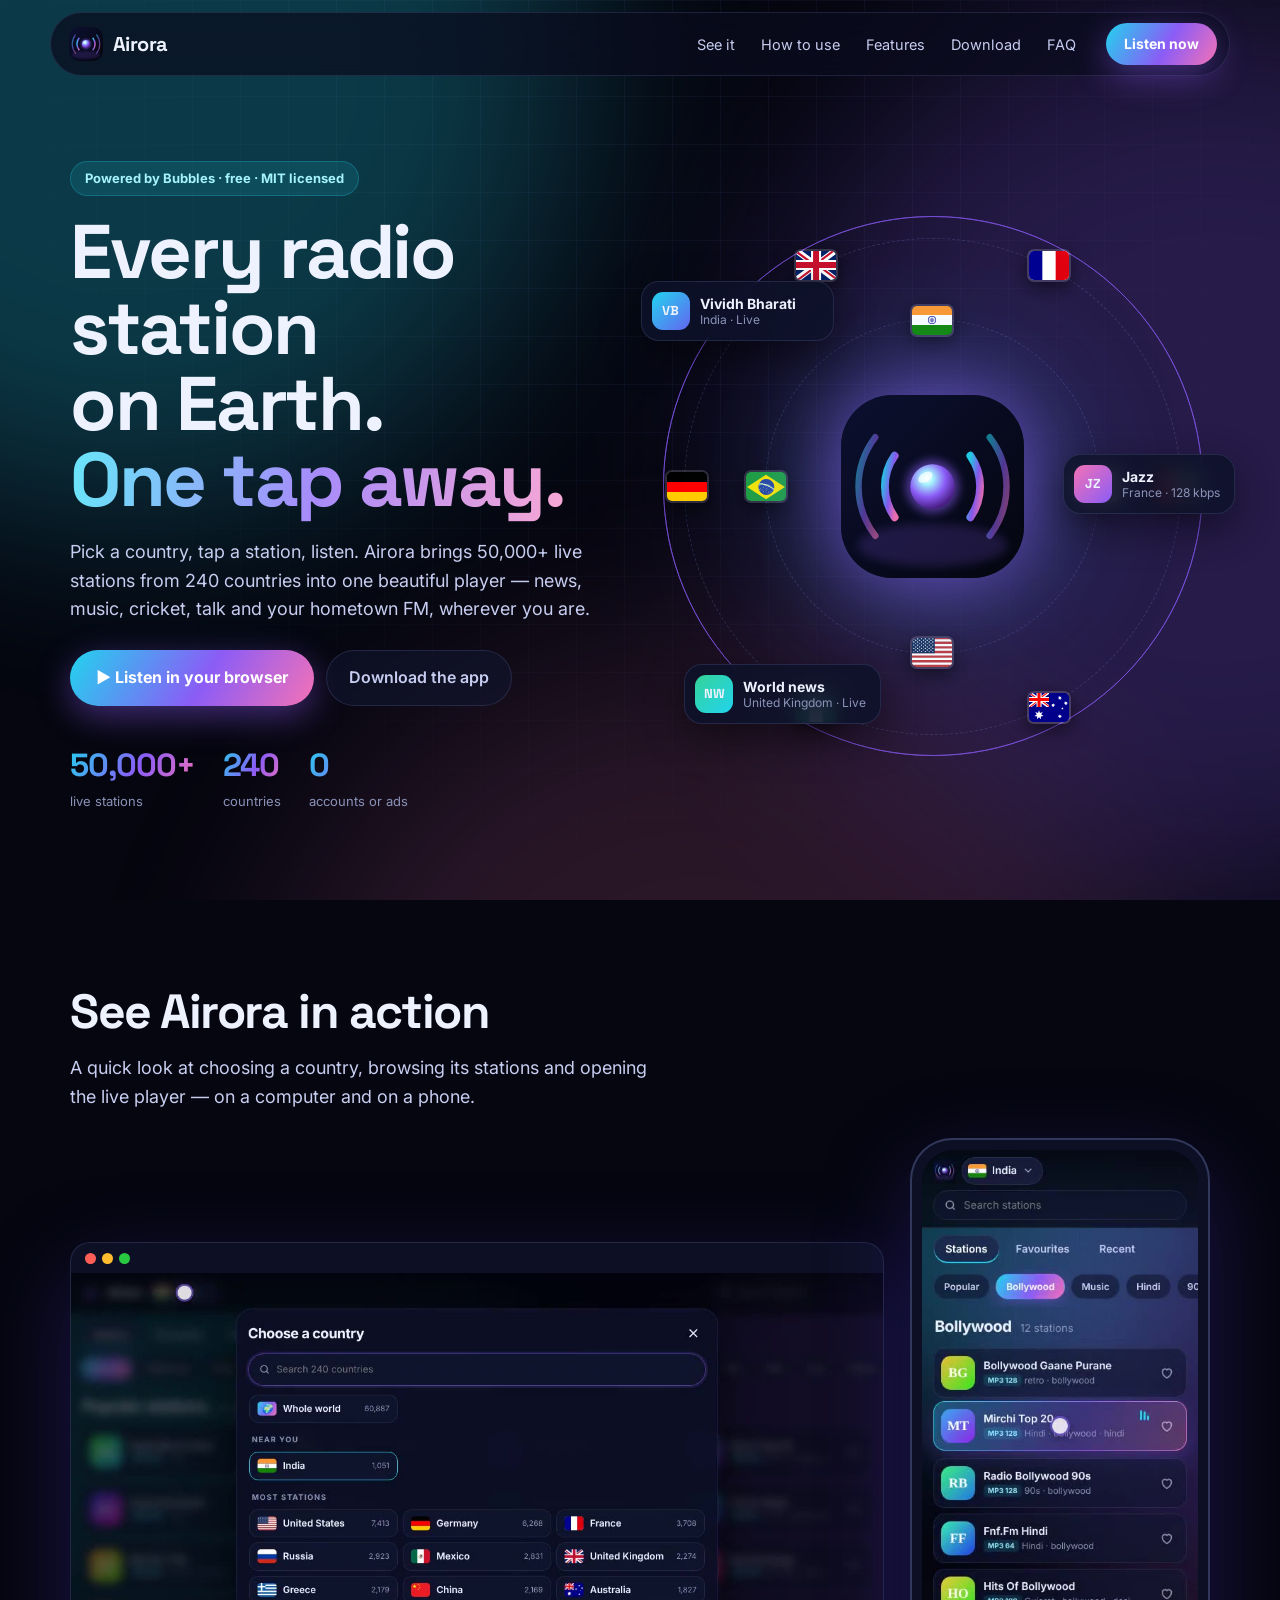
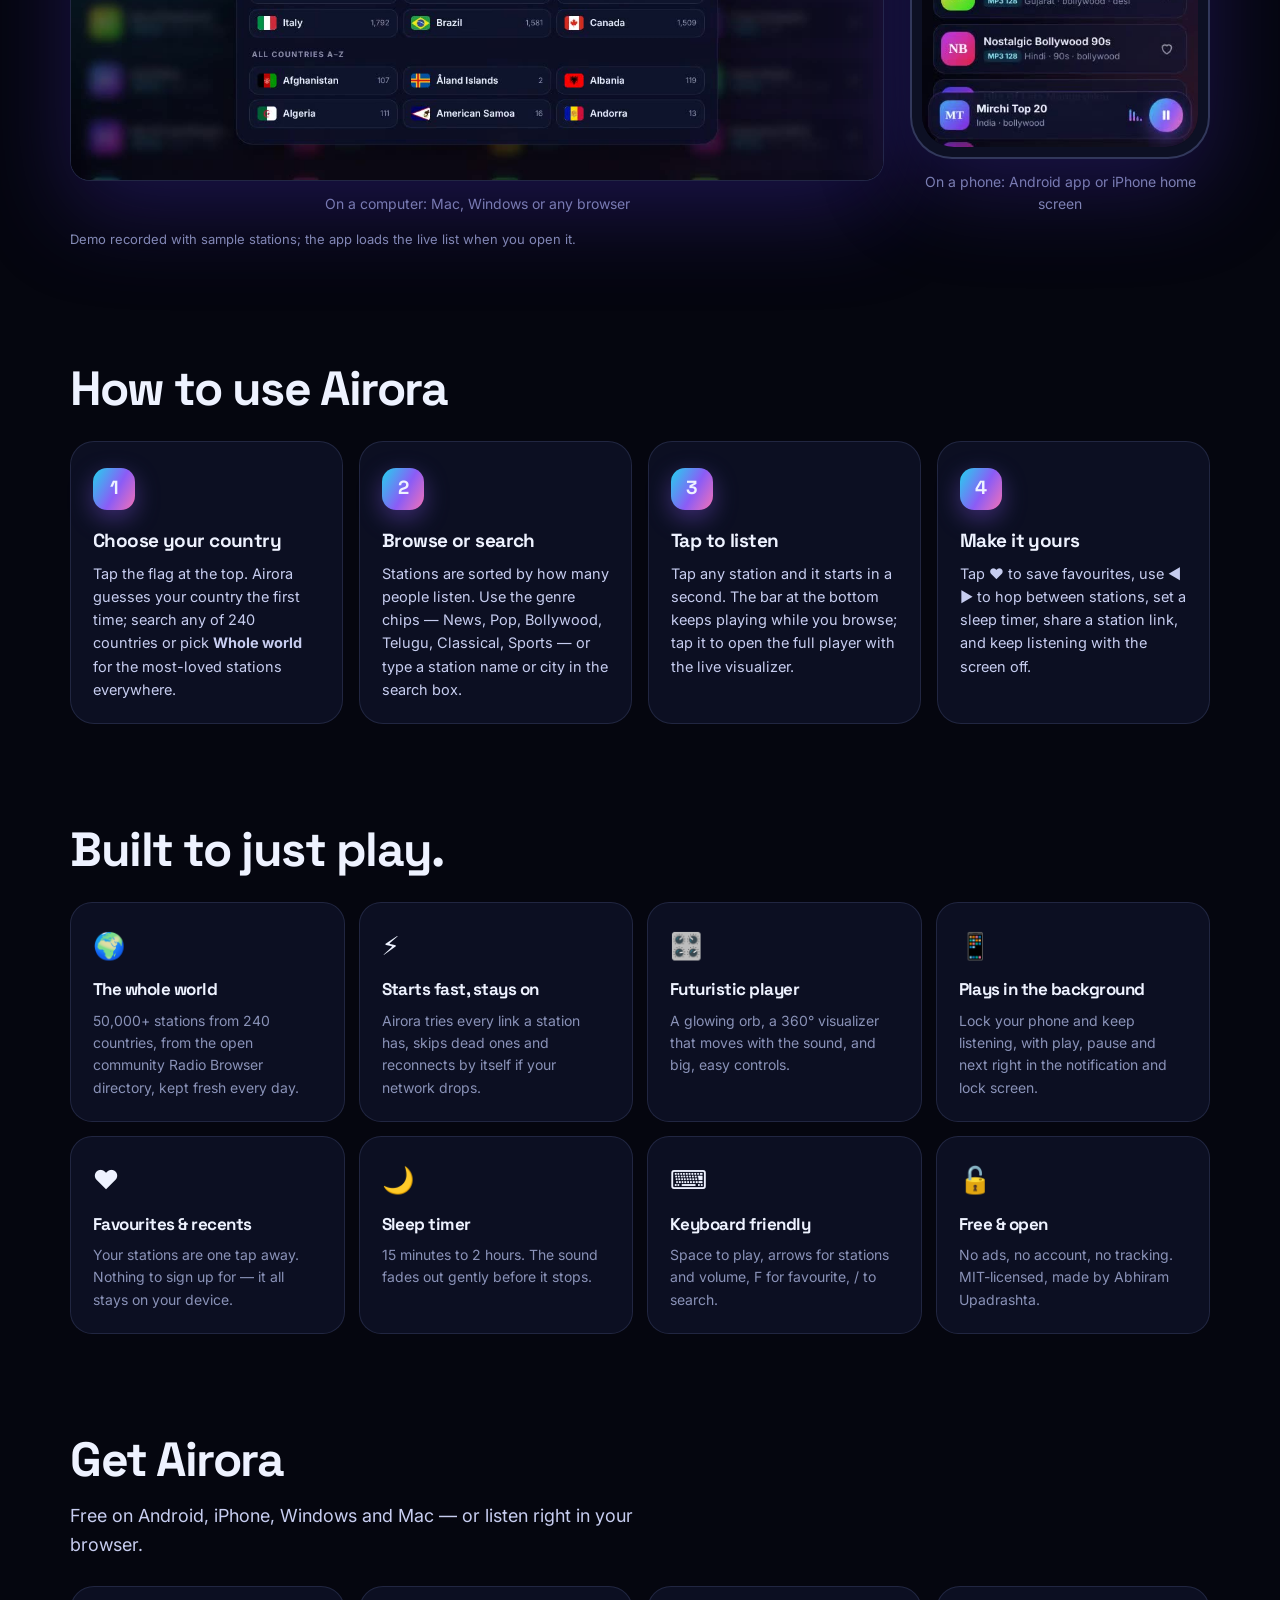
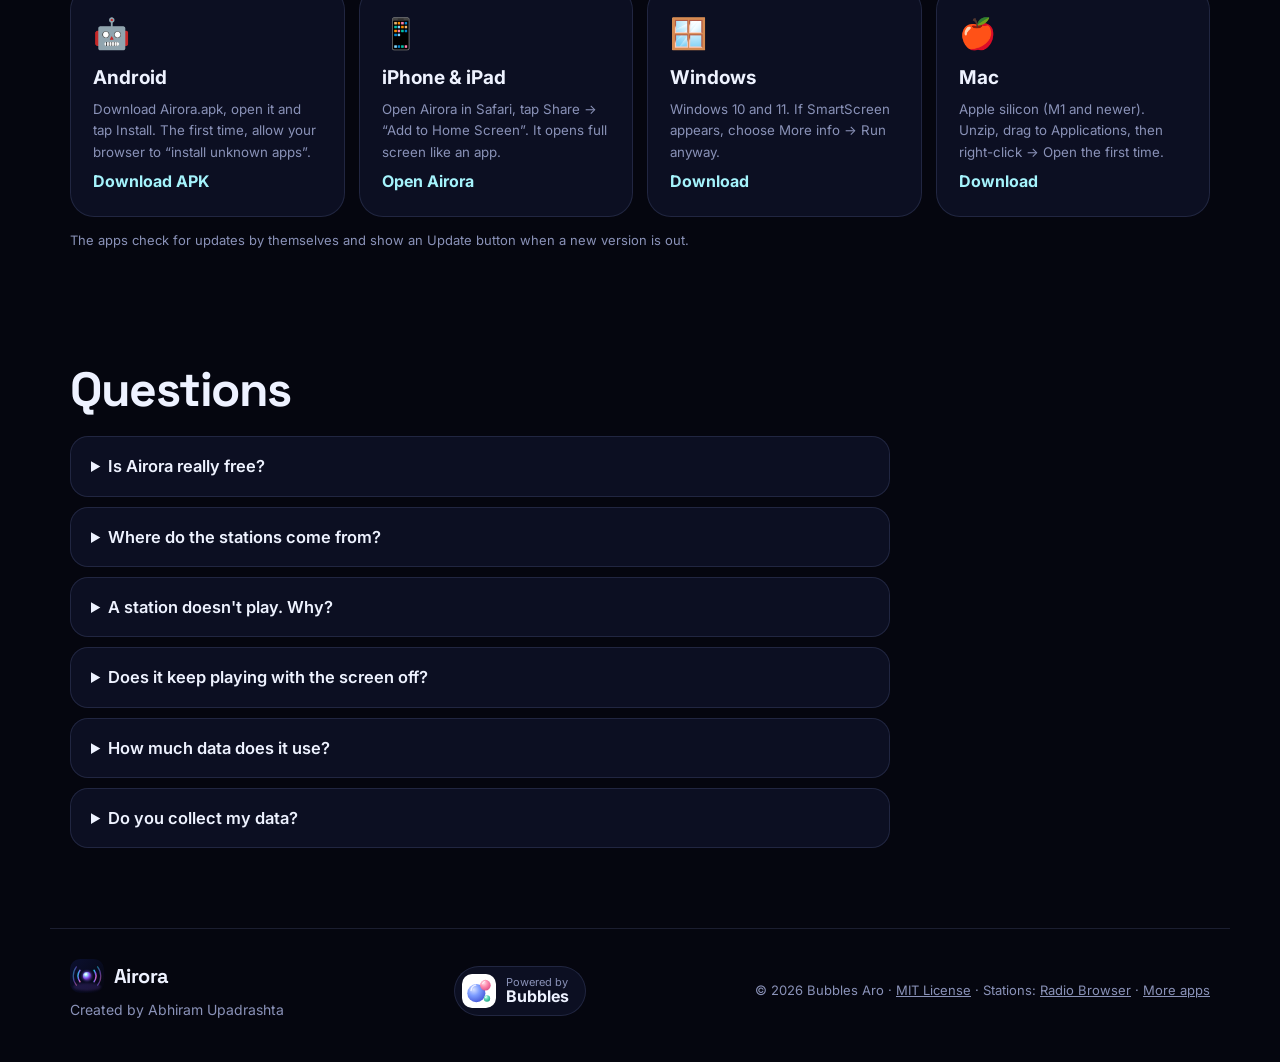
==== index.html @ 0b8191a9 "Publish Airora (src 7554405)" ====
<!doctype html>
<html lang="en">
<head>
<meta charset="utf-8">
<meta name="viewport" content="width=device-width,initial-scale=1">
<title>Airora — world radio: 50,000+ live stations from every country, free</title>
<meta name="description" content="Airora plays 50,000+ live radio stations from 240 countries. Pick a country, tap a station, listen. Free for Android, iPhone, Windows, Mac and the web. By Abhiram Upadrashta. Powered by Bubbles.">
<link rel="canonical" href="https://abhiramupadrashta.github.io/Airora/">
<meta property="og:title" content="Airora — every radio station on Earth"><meta property="og:description" content="50,000+ live stations from 240 countries. Free on phone, computer and web."><meta property="og:image" content="https://abhiramupadrashta.github.io/Airora/img/airora-1024.png"><meta property="og:url" content="https://abhiramupadrashta.github.io/Airora/"><meta name="twitter:card" content="summary_large_image">
<meta name="theme-color" content="#05060f">
<link rel="icon" href="img/airora.svg"><link rel="apple-touch-icon" href="img/airora-180.png">
<link rel="preconnect" href="https://fonts.googleapis.com"><link rel="preconnect" href="https://fonts.gstatic.com" crossorigin>
<link href="https://fonts.googleapis.com/css2?family=Inter:wght@400;500;600;700&family=Space+Grotesk:wght@500;600;700&display=swap" rel="stylesheet">
<link rel="stylesheet" href="site.css?v=7554405">
<script type="application/ld+json">{"@context":"https://schema.org","@type":"SoftwareApplication","name":"Airora","applicationCategory":"MultimediaApplication","operatingSystem":"Android, iOS, Windows, macOS, Web","offers":{"@type":"Offer","price":"0","priceCurrency":"USD"},"description":"World radio app with 50,000+ live stations from 240 countries.","url":"https://abhiramupadrashta.github.io/Airora/","author":{"@type":"Person","name":"Abhiram Upadrashta"},"publisher":{"@type":"Organization","name":"Bubbles Aro","url":"https://abhiramupadrashta.github.io/"},"license":"https://opensource.org/licenses/MIT"}</script>
</head>
<body>
<div class="aurora" aria-hidden="true"><i></i><i></i><i></i></div>
<header class="nav">
  <a class="brand" href="./"><img src="img/airora.svg" alt=""><b>Airora</b></a>
  <nav><a href="#demo">See it</a><a href="#how">How to use</a><a href="#features">Features</a><a href="#get">Download</a><a href="#faq">FAQ</a></nav>
  <a class="cta sm" href="app/">Listen now</a>
</header>

<main>
<section class="hero">
  <div class="copy">
    <span class="kicker rv">Powered by Bubbles · free · MIT licensed</span>
    <h1 class="rv">Every radio station<br>on Earth.<br><span class="grad">One tap away.</span></h1>
    <p class="lead rv">Pick a country, tap a station, listen. Airora brings 50,000+ live stations from 240 countries into one beautiful player — news, music, cricket, talk and your hometown FM, wherever you are.</p>
    <div class="ctas rv"><a class="cta" href="app/">▶ Listen in your browser</a><a class="ghost" href="#get">Download the app</a></div>
    <div class="stats rv"><div><b data-n="50000">50,000</b><span>live stations</span></div><div><b data-n="240">240</b><span>countries</span></div><div><b>0</b><span>accounts or ads</span></div></div>
  </div>
  <div class="visual rv" aria-hidden="true">
    <div class="rings"><i></i><i></i><i></i><i></i></div>
    <div class="orbit o1"><img src="img/flags/in.svg" alt=""><img src="img/flags/us.svg" alt=""><img src="img/flags/br.svg" alt=""><img src="img/flags/jp.svg" alt=""></div>
    <div class="orbit o2"><img src="img/flags/gb.svg" alt=""><img src="img/flags/fr.svg" alt=""><img src="img/flags/ng.svg" alt=""><img src="img/flags/au.svg" alt=""><img src="img/flags/de.svg" alt=""><img src="img/flags/ae.svg" alt=""></div>
    <div class="core"><img src="img/airora.svg" alt=""></div>
    <div class="float f1"><span class="lg" style="background:linear-gradient(135deg,#22d3ee,#6366f1)">VB</span><span><b>Vividh Bharati</b><small>India · Live</small></span><span class="mini-eq"><i></i><i></i><i></i></span></div>
    <div class="float f2"><span class="lg" style="background:linear-gradient(135deg,#f472b6,#8b5cf6)">JZ</span><span><b>Jazz</b><small>France · 128 kbps</small></span></div>
    <div class="float f3"><span class="lg" style="background:linear-gradient(135deg,#34d399,#22d3ee)">NW</span><span><b>World news</b><small>United Kingdom · Live</small></span></div>
  </div>
</section>

<section id="demo" class="sec">
  <h2 class="rv">See Airora in action</h2>
  <p class="lead rv">A quick look at choosing a country, browsing its stations and opening the live player — on a computer and on a phone.</p>
  <div class="videos">
    <figure class="vid desk rv"><div class="frame"><span class="dots"><i></i><i></i><i></i></span><video src="media/airora-desktop.mp4" poster="media/airora-desktop.jpg" autoplay muted loop playsinline preload="metadata"></video></div><figcaption>On a computer: Mac, Windows or any browser</figcaption></figure>
    <figure class="vid phone rv"><div class="frame"><video src="media/airora-phone.mp4" poster="media/airora-phone.jpg" autoplay muted loop playsinline preload="metadata"></video></div><figcaption>On a phone: Android app or iPhone home screen</figcaption></figure>
  </div>
  <p class="small muted rv">Demo recorded with sample stations; the app loads the live list when you open it.</p>
</section>

<section id="how" class="sec">
  <h2 class="rv">How to use Airora</h2>
  <ol class="steps">
    <li class="rv"><span class="n">1</span><h3>Choose your country</h3><p>Tap the flag at the top. Airora guesses your country the first time; search any of 240 countries or pick <b>Whole world</b> for the most-loved stations everywhere.</p></li>
    <li class="rv"><span class="n">2</span><h3>Browse or search</h3><p>Stations are sorted by how many people listen. Use the genre chips — News, Pop, Bollywood, Telugu, Classical, Sports — or type a station name or city in the search box.</p></li>
    <li class="rv"><span class="n">3</span><h3>Tap to listen</h3><p>Tap any station and it starts in a second. The bar at the bottom keeps playing while you browse; tap it to open the full player with the live visualizer.</p></li>
    <li class="rv"><span class="n">4</span><h3>Make it yours</h3><p>Tap ♥ to save favourites, use ◀ ▶ to hop between stations, set a sleep timer, share a station link, and keep listening with the screen off.</p></li>
  </ol>
</section>

<section id="features" class="sec">
  <h2 class="rv">Built to just play.</h2>
  <div class="grid">
    <article class="card rv"><span>🌍</span><h3>The whole world</h3><p>50,000+ stations from 240 countries, from the open community Radio Browser directory, kept fresh every day.</p></article>
    <article class="card rv"><span>⚡</span><h3>Starts fast, stays on</h3><p>Airora tries every link a station has, skips dead ones and reconnects by itself if your network drops.</p></article>
    <article class="card rv"><span>🎛️</span><h3>Futuristic player</h3><p>A glowing orb, a 360° visualizer that moves with the sound, and big, easy controls.</p></article>
    <article class="card rv"><span>📱</span><h3>Plays in the background</h3><p>Lock your phone and keep listening, with play, pause and next right in the notification and lock screen.</p></article>
    <article class="card rv"><span>♥</span><h3>Favourites &amp; recents</h3><p>Your stations are one tap away. Nothing to sign up for — it all stays on your device.</p></article>
    <article class="card rv"><span>🌙</span><h3>Sleep timer</h3><p>15 minutes to 2 hours. The sound fades out gently before it stops.</p></article>
    <article class="card rv"><span>⌨️</span><h3>Keyboard friendly</h3><p>Space to play, arrows for stations and volume, F for favourite, / to search.</p></article>
    <article class="card rv"><span>🔓</span><h3>Free &amp; open</h3><p>No ads, no account, no tracking. MIT-licensed, made by Abhiram Upadrashta.</p></article>
  </div>
</section>

<section id="get" class="sec">
  <h2 class="rv">Get Airora</h2>
  <p class="lead rv" id="dlHint">Free on Android, iPhone, Windows and Mac — or listen right in your browser.</p>
  <div class="dls">
    <a class="dl rv" id="dlAndroid" href="https://github.com/AbhiramUpadrashta/Airora/releases/latest/download/Airora.apk"><span>🤖</span><b>Android</b><small>Download Airora.apk, open it and tap Install. The first time, allow your browser to “install unknown apps”.</small><em>Download APK</em></a>
    <a class="dl rv" id="dlIos" href="app/"><span>📱</span><b>iPhone &amp; iPad</b><small>Open Airora in Safari, tap Share → “Add to Home Screen”. It opens full screen like an app.</small><em>Open Airora</em></a>
    <a class="dl rv" id="dlWin" href="https://github.com/AbhiramUpadrashta/Airora/releases/latest/download/Airora-Setup.exe"><span>🪟</span><b>Windows</b><small>Windows 10 and 11. If SmartScreen appears, choose More info → Run anyway.</small><em>Download</em></a>
    <a class="dl rv" id="dlMac" href="https://github.com/AbhiramUpadrashta/Airora/releases/latest/download/Airora-mac.zip"><span>🍎</span><b>Mac</b><small>Apple silicon (M1 and newer). Unzip, drag to Applications, then right-click → Open the first time.</small><em>Download</em></a>
  </div>
  <p class="small muted rv">The apps check for updates by themselves and show an Update button when a new version is out.</p>
</section>

<section id="faq" class="sec">
  <h2 class="rv">Questions</h2>
  <div class="faq">
    <details class="rv"><summary>Is Airora really free?</summary><p>Yes. No ads, no subscription and no account. It's open source under the MIT License.</p></details>
    <details class="rv"><summary>Where do the stations come from?</summary><p>From Radio Browser, a free community directory of internet radio that checks every station daily. Airora shows only stations that passed the latest check, most-listened first.</p></details>
    <details class="rv"><summary>A station doesn't play. Why?</summary><p>Stations go offline sometimes, and Airora will tell you and let you try again or skip. Some older stations only broadcast on plain “http” links, which web browsers block on secure sites — those are marked <b>APP</b> and play in the Android, Windows and Mac apps.</p></details>
    <details class="rv"><summary>Does it keep playing with the screen off?</summary><p>Yes, in the Android app (with controls in the notification) and in the desktop apps. On iPhone, add it to your Home Screen for the best experience.</p></details>
    <details class="rv"><summary>How much data does it use?</summary><p>Most stations stream at 64–128 kbps: roughly 30–60 MB per hour. The quality is shown on every station.</p></details>
    <details class="rv"><summary>Do you collect my data?</summary><p>No. Favourites and recents stay on your device. When you play a station, Airora tells Radio Browser it was played (like a public “play count”) — nothing about you.</p></details>
  </div>
</section>
</main>

<footer class="foot">
  <div><a class="brand" href="./"><img src="img/airora.svg" alt=""><b>Airora</b></a><p class="muted">Created by Abhiram Upadrashta</p></div>
  <a class="pby" href="../" title="Bubbles Aro — more apps"><img src="img/bubbles.svg" alt=""><span><small>Powered by</small><b>Bubbles</b></span></a>
  <div class="muted small">© <span id="yr"></span> Bubbles Aro · <a href="LICENSE.txt">MIT License</a> · Stations: <a href="https://www.radio-browser.info/" rel="noopener">Radio Browser</a> · <a href="../">More apps</a></div>
</footer>
<script src="site.js?v=7554405"></script>
</body>
</html>
---- site.css ----
:root{--bg:#05060f;--ink:#eef2ff;--ink2:#c7cdf0;--muted:#8a92b8;--line:rgba(160,175,255,.14);--card:rgba(18,22,48,.6);--au:linear-gradient(120deg,#22d3ee,#8b5cf6 55%,#f472b6)}*{box-sizing:border-box}html{scroll-behavior:smooth}body{margin:0;font:16px/1.6 Inter,system-ui,sans-serif;color:var(--ink);background:var(--bg);overflow-x:hidden}a{color:inherit}.muted{color:var(--muted)}.small{font-size:13px}h1,h2,h3,.brand b,.stats b{font-family:Space Grotesk,Inter,sans-serif;letter-spacing:-.03em}.aurora{position:fixed;top:0;right:0;bottom:0;left:0;z-index:-1;overflow:hidden;pointer-events:none}.aurora i{position:absolute;width:70vmax;height:70vmax;border-radius:50%;filter:blur(100px);opacity:.25;animation:drift 24s ease-in-out infinite alternate}.aurora i:nth-child(1){background:#22d3ee;left:-25vmax;top:-30vmax}.aurora i:nth-child(2){background:#8b5cf6;right:-30vmax;top:0;animation-delay:-8s}.aurora i:nth-child(3){background:#f472b6;left:20vmax;bottom:-50vmax;opacity:.15;animation-delay:-14s}@keyframes drift{to{transform:translate(8vmax,6vmax) scale(1.15)}}body:before{content:"";position:fixed;top:0;right:0;bottom:0;left:0;z-index:-1;background-image:linear-gradient(rgba(140,160,255,.05) 1px,transparent 1px),linear-gradient(90deg,rgba(140,160,255,.05) 1px,transparent 1px);background-size:48px 48px;mask-image:radial-gradient(ellipse at 50% 0%,#000 30%,transparent 80%);-webkit-mask-image:radial-gradient(ellipse at 50% 0%,#000 30%,transparent 80%)}.grad{background:linear-gradient(100deg,#67e8f9,#a78bfa 50%,#f9a8d4);-webkit-background-clip:text;background-clip:text;color:transparent}.nav{position:sticky;top:12px;z-index:9;display:flex;align-items:center;gap:18px;max-width:1180px;margin:12px auto 0;padding:10px 12px 10px 18px;border-radius:999px;background:#0a0c1eb8;backdrop-filter:blur(16px);-webkit-backdrop-filter:blur(16px);border:1px solid var(--line)}.nav nav{display:flex;gap:2px;margin-left:auto}.nav nav a{text-decoration:none;color:var(--ink2);padding:8px 12px;border-radius:999px;font-size:14.5px}.nav nav a:hover{background:#8b5cf629}.brand{display:flex;align-items:center;gap:10px;text-decoration:none;font-size:20px}.brand img{width:34px;height:34px;border-radius:10px}.cta{display:inline-flex;align-items:center;gap:8px;text-decoration:none;color:#fff;font-weight:700;padding:14px 26px;border-radius:999px;background:var(--au);box-shadow:0 10px 34px #8b5cf673;transition:.25s}.cta:hover{transform:translateY(-2px);box-shadow:0 14px 44px #8b5cf699}.cta.sm{padding:10px 18px;font-size:14px}.ghost{display:inline-flex;text-decoration:none;font-weight:600;color:var(--ink2);padding:14px 22px;border-radius:999px;border:1px solid var(--line);background:var(--card)}main{max-width:1180px;margin:0 auto;padding:0 20px}.hero{display:grid;grid-template-columns:1fr 1fr;gap:30px;align-items:center;min-height:calc(100vh - 80px);padding:30px 0}.kicker{display:inline-block;font-size:13px;font-weight:700;color:#a5f3fc;background:#22d3ee1f;border:1px solid rgba(34,211,238,.25);padding:6px 14px;border-radius:999px;margin-bottom:18px}h1{font-size:clamp(42px,6vw,76px);line-height:1;margin:0 0 20px}.lead{font-size:18px;color:var(--ink2);max-width:580px;margin:0 0 26px}.ctas{display:flex;gap:12px;flex-wrap:wrap}.stats{display:flex;gap:28px;margin-top:34px;flex-wrap:wrap}.stats div{display:flex;flex-direction:column}.stats b{font-size:32px;background:var(--au);-webkit-background-clip:text;background-clip:text;color:transparent}.stats span{color:var(--muted);font-size:13px}.visual{position:relative;aspect-ratio:1;max-width:540px;width:100%;margin:0 auto}.rings i{position:absolute;top:0;right:0;bottom:0;left:0;margin:auto;border-radius:50%;border:1px solid rgba(139,92,246,.35);animation:wave 4s ease-out infinite}.rings i:nth-child(2){animation-delay:-1s}.rings i:nth-child(3){animation-delay:-2s}.rings i:nth-child(4){animation-delay:-3s}@keyframes wave{0%{width:24%;height:24%;opacity:1;border-color:#22d3ee99}to{width:100%;height:100%;opacity:0}}.core{position:absolute;top:0;right:0;bottom:0;left:0;margin:auto;width:34%;height:34%;border-radius:28%;box-shadow:0 0 80px #8b5cf6b3,0 0 160px #22d3ee4d;animation:breathe 4s ease-in-out infinite}.core img{width:100%;height:100%;border-radius:28%}@keyframes breathe{50%{transform:scale(1.05)}}.orbit{position:absolute;top:0;right:0;bottom:0;left:0;margin:auto;border-radius:50%;border:1px dashed rgba(160,175,255,.18);animation:spin 40s linear infinite}.orbit.o1{width:62%;height:62%}.orbit.o2{width:92%;height:92%;animation-duration:70s;animation-direction:reverse}.orbit img{position:absolute;width:44px;height:33px;border-radius:7px;object-fit:cover;box-shadow:0 6px 18px #00000080;border:2px solid rgba(255,255,255,.15)}.o1 img:nth-child(1){top:-16px;left:calc(50% - 22px)}.o1 img:nth-child(2){bottom:-16px;left:calc(50% - 22px)}.o1 img:nth-child(3){left:-22px;top:calc(50% - 16px)}.o1 img:nth-child(4){right:-22px;top:calc(50% - 16px)}.o2 img:nth-child(1){top:2%;left:22%}.o2 img:nth-child(2){top:2%;right:22%}.o2 img:nth-child(3){bottom:2%;left:22%}.o2 img:nth-child(4){bottom:2%;right:22%}.o2 img:nth-child(5){left:-20px;top:calc(50% - 16px)}.o2 img:nth-child(6){right:-20px;top:calc(50% - 16px)}@keyframes spin{to{transform:rotate(360deg)}}.float{position:absolute;display:flex;align-items:center;gap:10px;padding:10px 14px 10px 10px;border-radius:18px;background:#0e122ad9;backdrop-filter:blur(12px);-webkit-backdrop-filter:blur(12px);border:1px solid var(--line);box-shadow:0 14px 40px #00000073;animation:bob 6s ease-in-out infinite;font-size:14px}.float span{display:flex;flex-direction:column;line-height:1.25}.float small{color:var(--muted);font-size:12px}.float .lg{display:grid;place-items:center;width:38px;height:38px;border-radius:11px;font-family:Space Grotesk;font-weight:700;font-size:13px}.f1{left:-4%;top:12%}.f2{right:-6%;top:44%;animation-delay:-2s}.f3{left:4%;bottom:6%;animation-delay:-4s}@keyframes bob{50%{transform:translateY(-12px)}}.mini-eq{flex-direction:row!important;gap:2px;align-items:flex-end;height:16px}.mini-eq i{width:3px;background:#22d3ee;border-radius:2px;animation:eq .8s ease-in-out infinite alternate}.mini-eq i:nth-child(2){animation-delay:-.3s}.mini-eq i:nth-child(3){animation-delay:-.5s}@keyframes eq{0%{height:20%}to{height:100%}}.sec{padding:90px 0 10px}h2{font-size:clamp(30px,4.4vw,48px);line-height:1.08;margin:0 0 16px}.videos{display:grid;grid-template-columns:1fr 300px;gap:26px;align-items:end;margin:26px 0 10px}.vid{margin:0}.vid figcaption{text-align:center;color:var(--muted);font-size:14px;margin-top:12px}.frame{position:relative;border-radius:20px;overflow:hidden;background:#000;border:1px solid var(--line);box-shadow:0 30px 90px #3c28a066}.desk .frame{padding-top:30px;background:#0d1024}.dots{position:absolute;top:10px;left:14px;display:flex;gap:6px}.dots i{width:11px;height:11px;border-radius:50%;background:#ff5f57}.dots i:nth-child(2){background:#febc2e}.dots i:nth-child(3){background:#28c840}.phone .frame{border-radius:42px;padding:10px;background:#0d1024;border:2px solid rgba(160,175,255,.25)}.phone video{border-radius:32px}.vid video{display:block;width:100%;height:auto;background:#05060f}.steps{list-style:none;padding:0;margin:26px 0 0;display:grid;grid-template-columns:repeat(4,1fr);gap:16px;counter-reset:s}.steps li{position:relative;padding:26px 22px 22px;border-radius:24px;background:var(--card);border:1px solid var(--line)}.steps .n{display:grid;place-items:center;width:42px;height:42px;border-radius:14px;background:var(--au);font-family:Space Grotesk;font-weight:700;font-size:19px;box-shadow:0 8px 24px #8b5cf666}.steps h3{margin:16px 0 6px;font-size:19px}.steps p{margin:0;color:var(--ink2);font-size:14.5px}.grid{display:grid;grid-template-columns:repeat(4,1fr);gap:14px;margin-top:26px}.card{padding:22px;border-radius:22px;background:var(--card);border:1px solid var(--line);transition:transform .3s,border-color .3s}.card:hover{transform:translateY(-6px);border-color:#22d3ee59}.card span{font-size:26px}.card h3{margin:10px 0 6px;font-size:17px}.card p{margin:0;color:var(--muted);font-size:14px}.dls{display:grid;grid-template-columns:repeat(4,1fr);gap:14px;margin-top:10px}.dl{display:flex;flex-direction:column;gap:6px;padding:22px;border-radius:24px;text-decoration:none;background:var(--card);border:1px solid var(--line);transition:.25s}.dl:hover{transform:translateY(-4px);border-color:#8b5cf680}.dl span{font-size:30px}.dl b{font-size:19px}.dl small{color:var(--muted);flex:1}.dl em{font-style:normal;font-weight:700;color:#a5f3fc}.dl.me{border-color:transparent;background:linear-gradient(#11152f,#11152f) padding-box,var(--au) border-box;border:1px solid transparent;box-shadow:0 12px 40px #8b5cf659}.faq{display:grid;gap:10px;max-width:820px;margin-top:20px}details{padding:16px 20px;border-radius:18px;background:var(--card);border:1px solid var(--line)}summary{cursor:pointer;font-weight:600;font-size:16.5px}details p{color:var(--ink2);margin:10px 0 0}.foot{max-width:1180px;margin:70px auto 0;padding:30px 20px 40px;display:flex;gap:20px;justify-content:space-between;align-items:center;flex-wrap:wrap;border-top:1px solid var(--line)}.foot p{margin:6px 0 0;font-size:14px}.pby{display:inline-flex;align-items:center;gap:10px;padding:7px 16px 7px 7px;border-radius:999px;text-decoration:none;background:var(--card);border:1px solid var(--line)}.pby img{width:34px;height:34px;border-radius:10px}.pby span{display:flex;flex-direction:column;line-height:1.1}.pby small{font-size:11px;color:var(--muted)}.pby b{font-size:16px}.rv{opacity:0;transform:translateY(24px);transition:opacity .8s,transform .8s}.rv.in{opacity:1;transform:none}@media (max-width:1000px){.steps,.grid,.dls{grid-template-columns:1fr 1fr}}@media (max-width:820px){.hero{grid-template-columns:1fr;min-height:0}.nav nav{display:none}.brand{margin-right:auto}.videos{grid-template-columns:1fr}.phone{max-width:300px;margin:0 auto}.f2{right:0}.f1{left:0}}@media (max-width:560px){.steps,.grid,.dls{grid-template-columns:1fr}.float{font-size:12.5px}.orbit img{width:34px;height:25px}}@media (prefers-reduced-motion:reduce){*{animation:none!important}.rv{opacity:1;transform:none}}
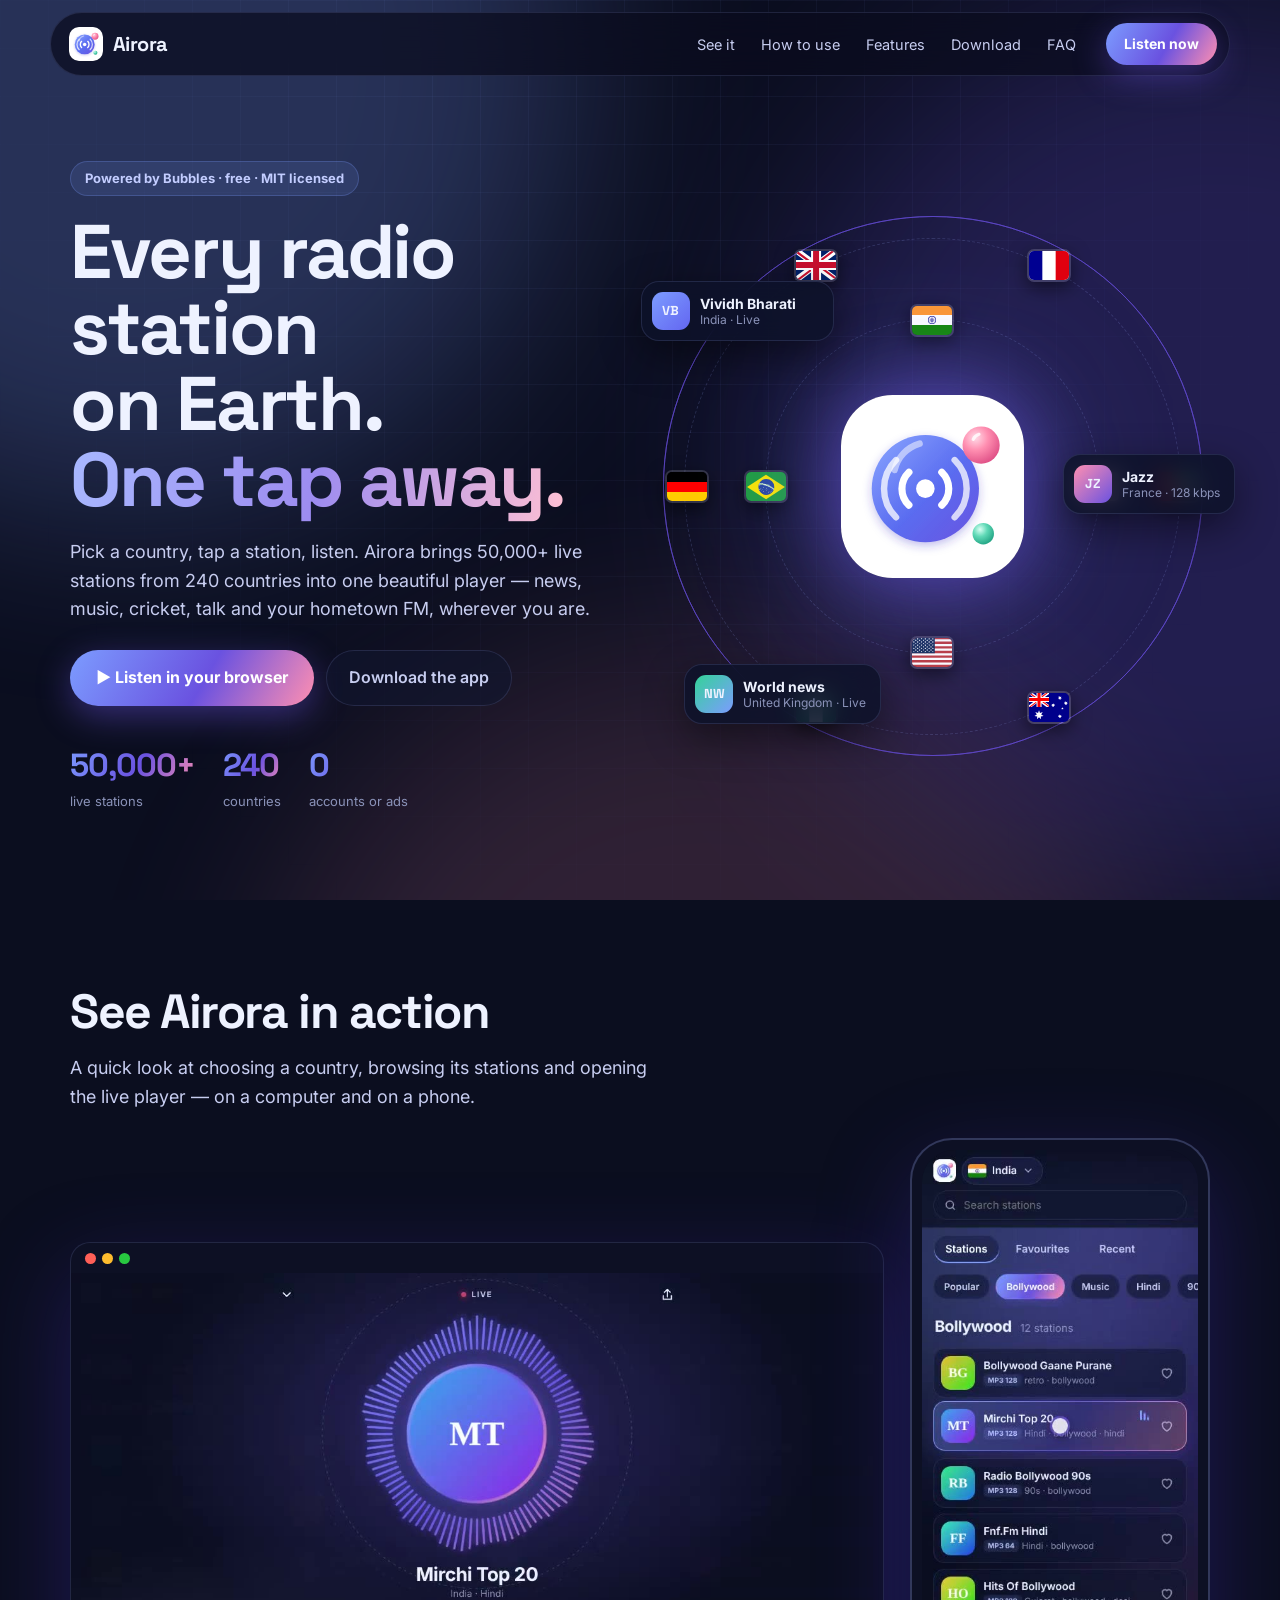
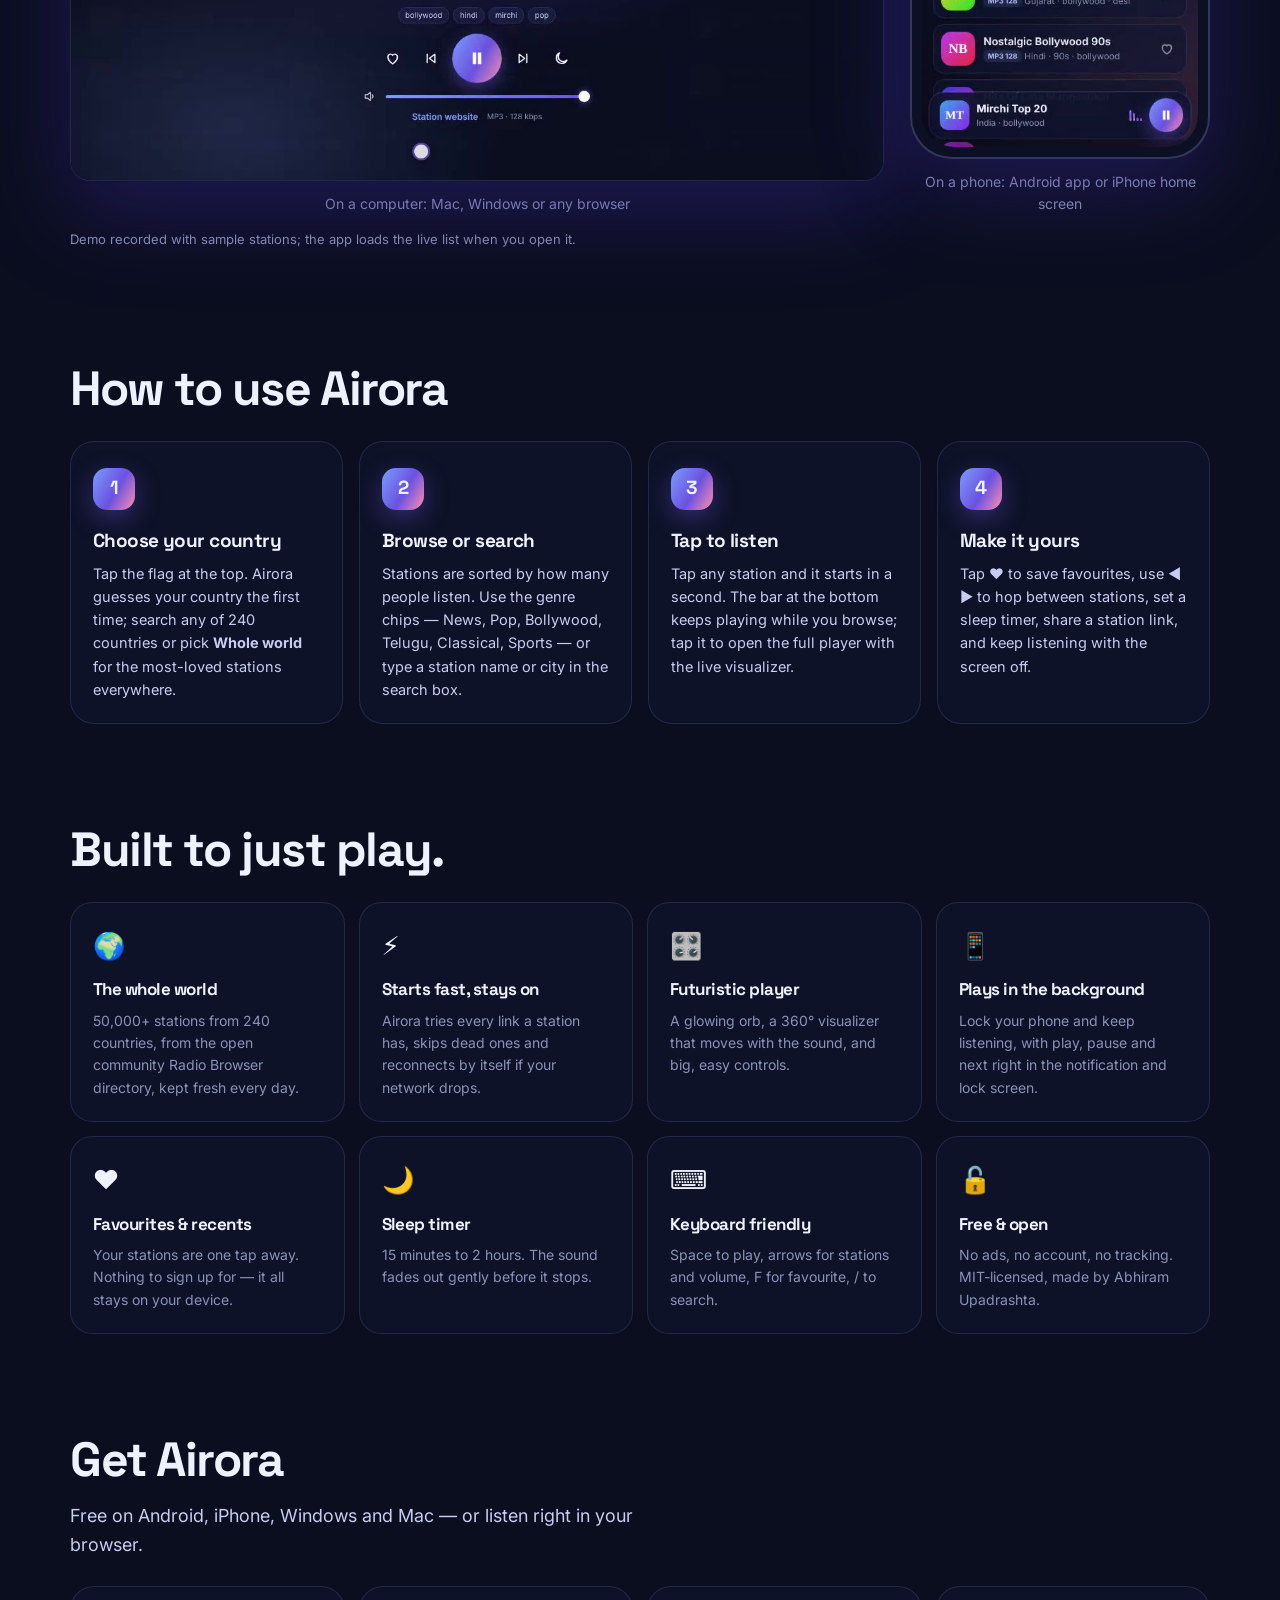
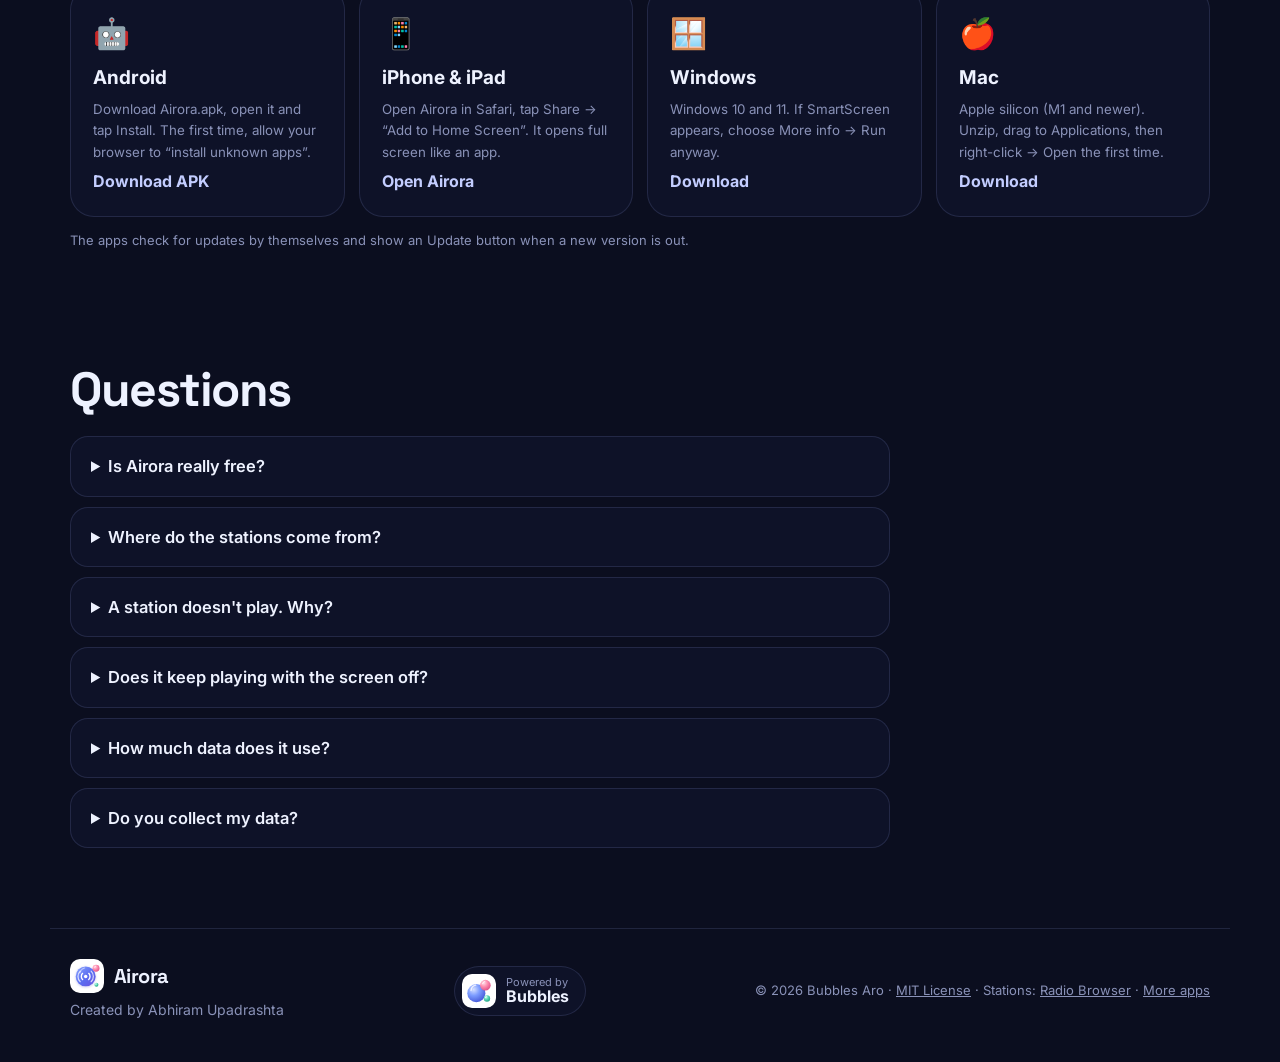
==== commit 21f5034e: "Publish Airora (src e49666c)" ====
--- a/index.html
+++ b/index.html
@@ -7,11 +7,11 @@
 <meta name="description" content="Airora plays 50,000+ live radio stations from 240 countries. Pick a country, tap a station, listen. Free for Android, iPhone, Windows, Mac and the web. By Abhiram Upadrashta. Powered by Bubbles.">
 <link rel="canonical" href="https://abhiramupadrashta.github.io/Airora/">
 <meta property="og:title" content="Airora — every radio station on Earth"><meta property="og:description" content="50,000+ live stations from 240 countries. Free on phone, computer and web."><meta property="og:image" content="https://abhiramupadrashta.github.io/Airora/img/airora-1024.png"><meta property="og:url" content="https://abhiramupadrashta.github.io/Airora/"><meta name="twitter:card" content="summary_large_image">
-<meta name="theme-color" content="#05060f">
+<meta name="theme-color" content="#0b0e1f">
 <link rel="icon" href="img/airora.svg"><link rel="apple-touch-icon" href="img/airora-180.png">
 <link rel="preconnect" href="https://fonts.googleapis.com"><link rel="preconnect" href="https://fonts.gstatic.com" crossorigin>
 <link href="https://fonts.googleapis.com/css2?family=Inter:wght@400;500;600;700&family=Space+Grotesk:wght@500;600;700&display=swap" rel="stylesheet">
-<link rel="stylesheet" href="site.css?v=7554405">
+<link rel="stylesheet" href="site.css?v=e49666c">
 <script type="application/ld+json">{"@context":"https://schema.org","@type":"SoftwareApplication","name":"Airora","applicationCategory":"MultimediaApplication","operatingSystem":"Android, iOS, Windows, macOS, Web","offers":{"@type":"Offer","price":"0","priceCurrency":"USD"},"description":"World radio app with 50,000+ live stations from 240 countries.","url":"https://abhiramupadrashta.github.io/Airora/","author":{"@type":"Person","name":"Abhiram Upadrashta"},"publisher":{"@type":"Organization","name":"Bubbles Aro","url":"https://abhiramupadrashta.github.io/"},"license":"https://opensource.org/licenses/MIT"}</script>
 </head>
 <body>
@@ -36,9 +36,9 @@
     <div class="orbit o1"><img src="img/flags/in.svg" alt=""><img src="img/flags/us.svg" alt=""><img src="img/flags/br.svg" alt=""><img src="img/flags/jp.svg" alt=""></div>
     <div class="orbit o2"><img src="img/flags/gb.svg" alt=""><img src="img/flags/fr.svg" alt=""><img src="img/flags/ng.svg" alt=""><img src="img/flags/au.svg" alt=""><img src="img/flags/de.svg" alt=""><img src="img/flags/ae.svg" alt=""></div>
     <div class="core"><img src="img/airora.svg" alt=""></div>
-    <div class="float f1"><span class="lg" style="background:linear-gradient(135deg,#22d3ee,#6366f1)">VB</span><span><b>Vividh Bharati</b><small>India · Live</small></span><span class="mini-eq"><i></i><i></i><i></i></span></div>
-    <div class="float f2"><span class="lg" style="background:linear-gradient(135deg,#f472b6,#8b5cf6)">JZ</span><span><b>Jazz</b><small>France · 128 kbps</small></span></div>
-    <div class="float f3"><span class="lg" style="background:linear-gradient(135deg,#34d399,#22d3ee)">NW</span><span><b>World news</b><small>United Kingdom · Live</small></span></div>
+    <div class="float f1"><span class="lg" style="background:linear-gradient(135deg,#7c9cff,#6366f1)">VB</span><span><b>Vividh Bharati</b><small>India · Live</small></span><span class="mini-eq"><i></i><i></i><i></i></span></div>
+    <div class="float f2"><span class="lg" style="background:linear-gradient(135deg,#ff8fb1,#6a52e0)">JZ</span><span><b>Jazz</b><small>France · 128 kbps</small></span></div>
+    <div class="float f3"><span class="lg" style="background:linear-gradient(135deg,#34d399,#7c9cff)">NW</span><span><b>World news</b><small>United Kingdom · Live</small></span></div>
   </div>
 </section>
 
@@ -106,6 +106,6 @@
   <a class="pby" href="../" title="Bubbles Aro — more apps"><img src="img/bubbles.svg" alt=""><span><small>Powered by</small><b>Bubbles</b></span></a>
   <div class="muted small">© <span id="yr"></span> Bubbles Aro · <a href="LICENSE.txt">MIT License</a> · Stations: <a href="https://www.radio-browser.info/" rel="noopener">Radio Browser</a> · <a href="../">More apps</a></div>
 </footer>
-<script src="site.js?v=7554405"></script>
+<script src="site.js?v=e49666c"></script>
 </body>
 </html>
--- a/site.css
+++ b/site.css
@@ -1 +1 @@
-:root{--bg:#05060f;--ink:#eef2ff;--ink2:#c7cdf0;--muted:#8a92b8;--line:rgba(160,175,255,.14);--card:rgba(18,22,48,.6);--au:linear-gradient(120deg,#22d3ee,#8b5cf6 55%,#f472b6)}*{box-sizing:border-box}html{scroll-behavior:smooth}body{margin:0;font:16px/1.6 Inter,system-ui,sans-serif;color:var(--ink);background:var(--bg);overflow-x:hidden}a{color:inherit}.muted{color:var(--muted)}.small{font-size:13px}h1,h2,h3,.brand b,.stats b{font-family:Space Grotesk,Inter,sans-serif;letter-spacing:-.03em}.aurora{position:fixed;top:0;right:0;bottom:0;left:0;z-index:-1;overflow:hidden;pointer-events:none}.aurora i{position:absolute;width:70vmax;height:70vmax;border-radius:50%;filter:blur(100px);opacity:.25;animation:drift 24s ease-in-out infinite alternate}.aurora i:nth-child(1){background:#22d3ee;left:-25vmax;top:-30vmax}.aurora i:nth-child(2){background:#8b5cf6;right:-30vmax;top:0;animation-delay:-8s}.aurora i:nth-child(3){background:#f472b6;left:20vmax;bottom:-50vmax;opacity:.15;animation-delay:-14s}@keyframes drift{to{transform:translate(8vmax,6vmax) scale(1.15)}}body:before{content:"";position:fixed;top:0;right:0;bottom:0;left:0;z-index:-1;background-image:linear-gradient(rgba(140,160,255,.05) 1px,transparent 1px),linear-gradient(90deg,rgba(140,160,255,.05) 1px,transparent 1px);background-size:48px 48px;mask-image:radial-gradient(ellipse at 50% 0%,#000 30%,transparent 80%);-webkit-mask-image:radial-gradient(ellipse at 50% 0%,#000 30%,transparent 80%)}.grad{background:linear-gradient(100deg,#67e8f9,#a78bfa 50%,#f9a8d4);-webkit-background-clip:text;background-clip:text;color:transparent}.nav{position:sticky;top:12px;z-index:9;display:flex;align-items:center;gap:18px;max-width:1180px;margin:12px auto 0;padding:10px 12px 10px 18px;border-radius:999px;background:#0a0c1eb8;backdrop-filter:blur(16px);-webkit-backdrop-filter:blur(16px);border:1px solid var(--line)}.nav nav{display:flex;gap:2px;margin-left:auto}.nav nav a{text-decoration:none;color:var(--ink2);padding:8px 12px;border-radius:999px;font-size:14.5px}.nav nav a:hover{background:#8b5cf629}.brand{display:flex;align-items:center;gap:10px;text-decoration:none;font-size:20px}.brand img{width:34px;height:34px;border-radius:10px}.cta{display:inline-flex;align-items:center;gap:8px;text-decoration:none;color:#fff;font-weight:700;padding:14px 26px;border-radius:999px;background:var(--au);box-shadow:0 10px 34px #8b5cf673;transition:.25s}.cta:hover{transform:translateY(-2px);box-shadow:0 14px 44px #8b5cf699}.cta.sm{padding:10px 18px;font-size:14px}.ghost{display:inline-flex;text-decoration:none;font-weight:600;color:var(--ink2);padding:14px 22px;border-radius:999px;border:1px solid var(--line);background:var(--card)}main{max-width:1180px;margin:0 auto;padding:0 20px}.hero{display:grid;grid-template-columns:1fr 1fr;gap:30px;align-items:center;min-height:calc(100vh - 80px);padding:30px 0}.kicker{display:inline-block;font-size:13px;font-weight:700;color:#a5f3fc;background:#22d3ee1f;border:1px solid rgba(34,211,238,.25);padding:6px 14px;border-radius:999px;margin-bottom:18px}h1{font-size:clamp(42px,6vw,76px);line-height:1;margin:0 0 20px}.lead{font-size:18px;color:var(--ink2);max-width:580px;margin:0 0 26px}.ctas{display:flex;gap:12px;flex-wrap:wrap}.stats{display:flex;gap:28px;margin-top:34px;flex-wrap:wrap}.stats div{display:flex;flex-direction:column}.stats b{font-size:32px;background:var(--au);-webkit-background-clip:text;background-clip:text;color:transparent}.stats span{color:var(--muted);font-size:13px}.visual{position:relative;aspect-ratio:1;max-width:540px;width:100%;margin:0 auto}.rings i{position:absolute;top:0;right:0;bottom:0;left:0;margin:auto;border-radius:50%;border:1px solid rgba(139,92,246,.35);animation:wave 4s ease-out infinite}.rings i:nth-child(2){animation-delay:-1s}.rings i:nth-child(3){animation-delay:-2s}.rings i:nth-child(4){animation-delay:-3s}@keyframes wave{0%{width:24%;height:24%;opacity:1;border-color:#22d3ee99}to{width:100%;height:100%;opacity:0}}.core{position:absolute;top:0;right:0;bottom:0;left:0;margin:auto;width:34%;height:34%;border-radius:28%;box-shadow:0 0 80px #8b5cf6b3,0 0 160px #22d3ee4d;animation:breathe 4s ease-in-out infinite}.core img{width:100%;height:100%;border-radius:28%}@keyframes breathe{50%{transform:scale(1.05)}}.orbit{position:absolute;top:0;right:0;bottom:0;left:0;margin:auto;border-radius:50%;border:1px dashed rgba(160,175,255,.18);animation:spin 40s linear infinite}.orbit.o1{width:62%;height:62%}.orbit.o2{width:92%;height:92%;animation-duration:70s;animation-direction:reverse}.orbit img{position:absolute;width:44px;height:33px;border-radius:7px;object-fit:cover;box-shadow:0 6px 18px #00000080;border:2px solid rgba(255,255,255,.15)}.o1 img:nth-child(1){top:-16px;left:calc(50% - 22px)}.o1 img:nth-child(2){bottom:-16px;left:calc(50% - 22px)}.o1 img:nth-child(3){left:-22px;top:calc(50% - 16px)}.o1 img:nth-child(4){right:-22px;top:calc(50% - 16px)}.o2 img:nth-child(1){top:2%;left:22%}.o2 img:nth-child(2){top:2%;right:22%}.o2 img:nth-child(3){bottom:2%;left:22%}.o2 img:nth-child(4){bottom:2%;right:22%}.o2 img:nth-child(5){left:-20px;top:calc(50% - 16px)}.o2 img:nth-child(6){right:-20px;top:calc(50% - 16px)}@keyframes spin{to{transform:rotate(360deg)}}.float{position:absolute;display:flex;align-items:center;gap:10px;padding:10px 14px 10px 10px;border-radius:18px;background:#0e122ad9;backdrop-filter:blur(12px);-webkit-backdrop-filter:blur(12px);border:1px solid var(--line);box-shadow:0 14px 40px #00000073;animation:bob 6s ease-in-out infinite;font-size:14px}.float span{display:flex;flex-direction:column;line-height:1.25}.float small{color:var(--muted);font-size:12px}.float .lg{display:grid;place-items:center;width:38px;height:38px;border-radius:11px;font-family:Space Grotesk;font-weight:700;font-size:13px}.f1{left:-4%;top:12%}.f2{right:-6%;top:44%;animation-delay:-2s}.f3{left:4%;bottom:6%;animation-delay:-4s}@keyframes bob{50%{transform:translateY(-12px)}}.mini-eq{flex-direction:row!important;gap:2px;align-items:flex-end;height:16px}.mini-eq i{width:3px;background:#22d3ee;border-radius:2px;animation:eq .8s ease-in-out infinite alternate}.mini-eq i:nth-child(2){animation-delay:-.3s}.mini-eq i:nth-child(3){animation-delay:-.5s}@keyframes eq{0%{height:20%}to{height:100%}}.sec{padding:90px 0 10px}h2{font-size:clamp(30px,4.4vw,48px);line-height:1.08;margin:0 0 16px}.videos{display:grid;grid-template-columns:1fr 300px;gap:26px;align-items:end;margin:26px 0 10px}.vid{margin:0}.vid figcaption{text-align:center;color:var(--muted);font-size:14px;margin-top:12px}.frame{position:relative;border-radius:20px;overflow:hidden;background:#000;border:1px solid var(--line);box-shadow:0 30px 90px #3c28a066}.desk .frame{padding-top:30px;background:#0d1024}.dots{position:absolute;top:10px;left:14px;display:flex;gap:6px}.dots i{width:11px;height:11px;border-radius:50%;background:#ff5f57}.dots i:nth-child(2){background:#febc2e}.dots i:nth-child(3){background:#28c840}.phone .frame{border-radius:42px;padding:10px;background:#0d1024;border:2px solid rgba(160,175,255,.25)}.phone video{border-radius:32px}.vid video{display:block;width:100%;height:auto;background:#05060f}.steps{list-style:none;padding:0;margin:26px 0 0;display:grid;grid-template-columns:repeat(4,1fr);gap:16px;counter-reset:s}.steps li{position:relative;padding:26px 22px 22px;border-radius:24px;background:var(--card);border:1px solid var(--line)}.steps .n{display:grid;place-items:center;width:42px;height:42px;border-radius:14px;background:var(--au);font-family:Space Grotesk;font-weight:700;font-size:19px;box-shadow:0 8px 24px #8b5cf666}.steps h3{margin:16px 0 6px;font-size:19px}.steps p{margin:0;color:var(--ink2);font-size:14.5px}.grid{display:grid;grid-template-columns:repeat(4,1fr);gap:14px;margin-top:26px}.card{padding:22px;border-radius:22px;background:var(--card);border:1px solid var(--line);transition:transform .3s,border-color .3s}.card:hover{transform:translateY(-6px);border-color:#22d3ee59}.card span{font-size:26px}.card h3{margin:10px 0 6px;font-size:17px}.card p{margin:0;color:var(--muted);font-size:14px}.dls{display:grid;grid-template-columns:repeat(4,1fr);gap:14px;margin-top:10px}.dl{display:flex;flex-direction:column;gap:6px;padding:22px;border-radius:24px;text-decoration:none;background:var(--card);border:1px solid var(--line);transition:.25s}.dl:hover{transform:translateY(-4px);border-color:#8b5cf680}.dl span{font-size:30px}.dl b{font-size:19px}.dl small{color:var(--muted);flex:1}.dl em{font-style:normal;font-weight:700;color:#a5f3fc}.dl.me{border-color:transparent;background:linear-gradient(#11152f,#11152f) padding-box,var(--au) border-box;border:1px solid transparent;box-shadow:0 12px 40px #8b5cf659}.faq{display:grid;gap:10px;max-width:820px;margin-top:20px}details{padding:16px 20px;border-radius:18px;background:var(--card);border:1px solid var(--line)}summary{cursor:pointer;font-weight:600;font-size:16.5px}details p{color:var(--ink2);margin:10px 0 0}.foot{max-width:1180px;margin:70px auto 0;padding:30px 20px 40px;display:flex;gap:20px;justify-content:space-between;align-items:center;flex-wrap:wrap;border-top:1px solid var(--line)}.foot p{margin:6px 0 0;font-size:14px}.pby{display:inline-flex;align-items:center;gap:10px;padding:7px 16px 7px 7px;border-radius:999px;text-decoration:none;background:var(--card);border:1px solid var(--line)}.pby img{width:34px;height:34px;border-radius:10px}.pby span{display:flex;flex-direction:column;line-height:1.1}.pby small{font-size:11px;color:var(--muted)}.pby b{font-size:16px}.rv{opacity:0;transform:translateY(24px);transition:opacity .8s,transform .8s}.rv.in{opacity:1;transform:none}@media (max-width:1000px){.steps,.grid,.dls{grid-template-columns:1fr 1fr}}@media (max-width:820px){.hero{grid-template-columns:1fr;min-height:0}.nav nav{display:none}.brand{margin-right:auto}.videos{grid-template-columns:1fr}.phone{max-width:300px;margin:0 auto}.f2{right:0}.f1{left:0}}@media (max-width:560px){.steps,.grid,.dls{grid-template-columns:1fr}.float{font-size:12.5px}.orbit img{width:34px;height:25px}}@media (prefers-reduced-motion:reduce){*{animation:none!important}.rv{opacity:1;transform:none}}
+:root{--bg:#0b0e1f;--ink:#eef2ff;--ink2:#c7cdf0;--muted:#8a92b8;--line:rgba(160,175,255,.14);--card:rgba(18,22,48,.6);--au:linear-gradient(120deg,#7c9cff,#6a52e0 55%,#ff8fb1)}*{box-sizing:border-box}html{scroll-behavior:smooth}body{margin:0;font:16px/1.6 Inter,system-ui,sans-serif;color:var(--ink);background:var(--bg);overflow-x:hidden}a{color:inherit}.muted{color:var(--muted)}.small{font-size:13px}h1,h2,h3,.brand b,.stats b{font-family:Space Grotesk,Inter,sans-serif;letter-spacing:-.03em}.aurora{position:fixed;top:0;right:0;bottom:0;left:0;z-index:-1;overflow:hidden;pointer-events:none}.aurora i{position:absolute;width:70vmax;height:70vmax;border-radius:50%;filter:blur(100px);opacity:.25;animation:drift 24s ease-in-out infinite alternate}.aurora i:nth-child(1){background:#7c9cff;left:-25vmax;top:-30vmax}.aurora i:nth-child(2){background:#6a52e0;right:-30vmax;top:0;animation-delay:-8s}.aurora i:nth-child(3){background:#ff8fb1;left:20vmax;bottom:-50vmax;opacity:.15;animation-delay:-14s}@keyframes drift{to{transform:translate(8vmax,6vmax) scale(1.15)}}body:before{content:"";position:fixed;top:0;right:0;bottom:0;left:0;z-index:-1;background-image:linear-gradient(rgba(140,160,255,.05) 1px,transparent 1px),linear-gradient(90deg,rgba(140,160,255,.05) 1px,transparent 1px);background-size:48px 48px;mask-image:radial-gradient(ellipse at 50% 0%,#000 30%,transparent 80%);-webkit-mask-image:radial-gradient(ellipse at 50% 0%,#000 30%,transparent 80%)}.grad{background:linear-gradient(100deg,#a8b8ff,#9d8cf0 50%,#ffc0d3);-webkit-background-clip:text;background-clip:text;color:transparent}.nav{position:sticky;top:12px;z-index:9;display:flex;align-items:center;gap:18px;max-width:1180px;margin:12px auto 0;padding:10px 12px 10px 18px;border-radius:999px;background:#0a0c1eb8;backdrop-filter:blur(16px);-webkit-backdrop-filter:blur(16px);border:1px solid var(--line)}.nav nav{display:flex;gap:2px;margin-left:auto}.nav nav a{text-decoration:none;color:var(--ink2);padding:8px 12px;border-radius:999px;font-size:14.5px}.nav nav a:hover{background:#6a52e029}.brand{display:flex;align-items:center;gap:10px;text-decoration:none;font-size:20px}.brand img{width:34px;height:34px;border-radius:10px}.cta{display:inline-flex;align-items:center;gap:8px;text-decoration:none;color:#fff;font-weight:700;padding:14px 26px;border-radius:999px;background:var(--au);box-shadow:0 10px 34px #6a52e073;transition:.25s}.cta:hover{transform:translateY(-2px);box-shadow:0 14px 44px #6a52e099}.cta.sm{padding:10px 18px;font-size:14px}.ghost{display:inline-flex;text-decoration:none;font-weight:600;color:var(--ink2);padding:14px 22px;border-radius:999px;border:1px solid var(--line);background:var(--card)}main{max-width:1180px;margin:0 auto;padding:0 20px}.hero{display:grid;grid-template-columns:1fr 1fr;gap:30px;align-items:center;min-height:calc(100vh - 80px);padding:30px 0}.kicker{display:inline-block;font-size:13px;font-weight:700;color:#c3cdff;background:#7c9cff1f;border:1px solid rgba(124,156,255,.25);padding:6px 14px;border-radius:999px;margin-bottom:18px}h1{font-size:clamp(42px,6vw,76px);line-height:1;margin:0 0 20px}.lead{font-size:18px;color:var(--ink2);max-width:580px;margin:0 0 26px}.ctas{display:flex;gap:12px;flex-wrap:wrap}.stats{display:flex;gap:28px;margin-top:34px;flex-wrap:wrap}.stats div{display:flex;flex-direction:column}.stats b{font-size:32px;background:var(--au);-webkit-background-clip:text;background-clip:text;color:transparent}.stats span{color:var(--muted);font-size:13px}.visual{position:relative;aspect-ratio:1;max-width:540px;width:100%;margin:0 auto}.rings i{position:absolute;top:0;right:0;bottom:0;left:0;margin:auto;border-radius:50%;border:1px solid rgba(106,82,224,.35);animation:wave 4s ease-out infinite}.rings i:nth-child(2){animation-delay:-1s}.rings i:nth-child(3){animation-delay:-2s}.rings i:nth-child(4){animation-delay:-3s}@keyframes wave{0%{width:24%;height:24%;opacity:1;border-color:#7c9cff99}to{width:100%;height:100%;opacity:0}}.core{position:absolute;top:0;right:0;bottom:0;left:0;margin:auto;width:34%;height:34%;border-radius:28%;box-shadow:0 0 80px #6a52e0b3,0 0 160px #7c9cff4d;animation:breathe 4s ease-in-out infinite}.core img{width:100%;height:100%;border-radius:28%}@keyframes breathe{50%{transform:scale(1.05)}}.orbit{position:absolute;top:0;right:0;bottom:0;left:0;margin:auto;border-radius:50%;border:1px dashed rgba(160,175,255,.18);animation:spin 40s linear infinite}.orbit.o1{width:62%;height:62%}.orbit.o2{width:92%;height:92%;animation-duration:70s;animation-direction:reverse}.orbit img{position:absolute;width:44px;height:33px;border-radius:7px;object-fit:cover;box-shadow:0 6px 18px #00000080;border:2px solid rgba(255,255,255,.15)}.o1 img:nth-child(1){top:-16px;left:calc(50% - 22px)}.o1 img:nth-child(2){bottom:-16px;left:calc(50% - 22px)}.o1 img:nth-child(3){left:-22px;top:calc(50% - 16px)}.o1 img:nth-child(4){right:-22px;top:calc(50% - 16px)}.o2 img:nth-child(1){top:2%;left:22%}.o2 img:nth-child(2){top:2%;right:22%}.o2 img:nth-child(3){bottom:2%;left:22%}.o2 img:nth-child(4){bottom:2%;right:22%}.o2 img:nth-child(5){left:-20px;top:calc(50% - 16px)}.o2 img:nth-child(6){right:-20px;top:calc(50% - 16px)}@keyframes spin{to{transform:rotate(360deg)}}.float{position:absolute;display:flex;align-items:center;gap:10px;padding:10px 14px 10px 10px;border-radius:18px;background:#0e122ad9;backdrop-filter:blur(12px);-webkit-backdrop-filter:blur(12px);border:1px solid var(--line);box-shadow:0 14px 40px #00000073;animation:bob 6s ease-in-out infinite;font-size:14px}.float span{display:flex;flex-direction:column;line-height:1.25}.float small{color:var(--muted);font-size:12px}.float .lg{display:grid;place-items:center;width:38px;height:38px;border-radius:11px;font-family:Space Grotesk;font-weight:700;font-size:13px}.f1{left:-4%;top:12%}.f2{right:-6%;top:44%;animation-delay:-2s}.f3{left:4%;bottom:6%;animation-delay:-4s}@keyframes bob{50%{transform:translateY(-12px)}}.mini-eq{flex-direction:row!important;gap:2px;align-items:flex-end;height:16px}.mini-eq i{width:3px;background:#7c9cff;border-radius:2px;animation:eq .8s ease-in-out infinite alternate}.mini-eq i:nth-child(2){animation-delay:-.3s}.mini-eq i:nth-child(3){animation-delay:-.5s}@keyframes eq{0%{height:20%}to{height:100%}}.sec{padding:90px 0 10px}h2{font-size:clamp(30px,4.4vw,48px);line-height:1.08;margin:0 0 16px}.videos{display:grid;grid-template-columns:1fr 300px;gap:26px;align-items:end;margin:26px 0 10px}.vid{margin:0}.vid figcaption{text-align:center;color:var(--muted);font-size:14px;margin-top:12px}.frame{position:relative;border-radius:20px;overflow:hidden;background:#000;border:1px solid var(--line);box-shadow:0 30px 90px #3c28a066}.desk .frame{padding-top:30px;background:#0d1024}.dots{position:absolute;top:10px;left:14px;display:flex;gap:6px}.dots i{width:11px;height:11px;border-radius:50%;background:#ff5f57}.dots i:nth-child(2){background:#febc2e}.dots i:nth-child(3){background:#28c840}.phone .frame{border-radius:42px;padding:10px;background:#0d1024;border:2px solid rgba(160,175,255,.25)}.phone video{border-radius:32px}.vid video{display:block;width:100%;height:auto;background:#0b0e1f}.steps{list-style:none;padding:0;margin:26px 0 0;display:grid;grid-template-columns:repeat(4,1fr);gap:16px;counter-reset:s}.steps li{position:relative;padding:26px 22px 22px;border-radius:24px;background:var(--card);border:1px solid var(--line)}.steps .n{display:grid;place-items:center;width:42px;height:42px;border-radius:14px;background:var(--au);font-family:Space Grotesk;font-weight:700;font-size:19px;box-shadow:0 8px 24px #6a52e066}.steps h3{margin:16px 0 6px;font-size:19px}.steps p{margin:0;color:var(--ink2);font-size:14.5px}.grid{display:grid;grid-template-columns:repeat(4,1fr);gap:14px;margin-top:26px}.card{padding:22px;border-radius:22px;background:var(--card);border:1px solid var(--line);transition:transform .3s,border-color .3s}.card:hover{transform:translateY(-6px);border-color:#7c9cff59}.card span{font-size:26px}.card h3{margin:10px 0 6px;font-size:17px}.card p{margin:0;color:var(--muted);font-size:14px}.dls{display:grid;grid-template-columns:repeat(4,1fr);gap:14px;margin-top:10px}.dl{display:flex;flex-direction:column;gap:6px;padding:22px;border-radius:24px;text-decoration:none;background:var(--card);border:1px solid var(--line);transition:.25s}.dl:hover{transform:translateY(-4px);border-color:#6a52e080}.dl span{font-size:30px}.dl b{font-size:19px}.dl small{color:var(--muted);flex:1}.dl em{font-style:normal;font-weight:700;color:#c3cdff}.dl.me{border-color:transparent;background:linear-gradient(#161b3a,#161b3a) padding-box,var(--au) border-box;border:1px solid transparent;box-shadow:0 12px 40px #6a52e059}.faq{display:grid;gap:10px;max-width:820px;margin-top:20px}details{padding:16px 20px;border-radius:18px;background:var(--card);border:1px solid var(--line)}summary{cursor:pointer;font-weight:600;font-size:16.5px}details p{color:var(--ink2);margin:10px 0 0}.foot{max-width:1180px;margin:70px auto 0;padding:30px 20px 40px;display:flex;gap:20px;justify-content:space-between;align-items:center;flex-wrap:wrap;border-top:1px solid var(--line)}.foot p{margin:6px 0 0;font-size:14px}.pby{display:inline-flex;align-items:center;gap:10px;padding:7px 16px 7px 7px;border-radius:999px;text-decoration:none;background:var(--card);border:1px solid var(--line)}.pby img{width:34px;height:34px;border-radius:10px}.pby span{display:flex;flex-direction:column;line-height:1.1}.pby small{font-size:11px;color:var(--muted)}.pby b{font-size:16px}.rv{opacity:0;transform:translateY(24px);transition:opacity .8s,transform .8s}.rv.in{opacity:1;transform:none}@media (max-width:1000px){.steps,.grid,.dls{grid-template-columns:1fr 1fr}}@media (max-width:820px){.hero{grid-template-columns:1fr;min-height:0}.nav nav{display:none}.brand{margin-right:auto}.videos{grid-template-columns:1fr}.phone{max-width:300px;margin:0 auto}.f2{right:0}.f1{left:0}}@media (max-width:560px){.steps,.grid,.dls{grid-template-columns:1fr}.float{font-size:12.5px}.orbit img{width:34px;height:25px}}@media (prefers-reduced-motion:reduce){*{animation:none!important}.rv{opacity:1;transform:none}}
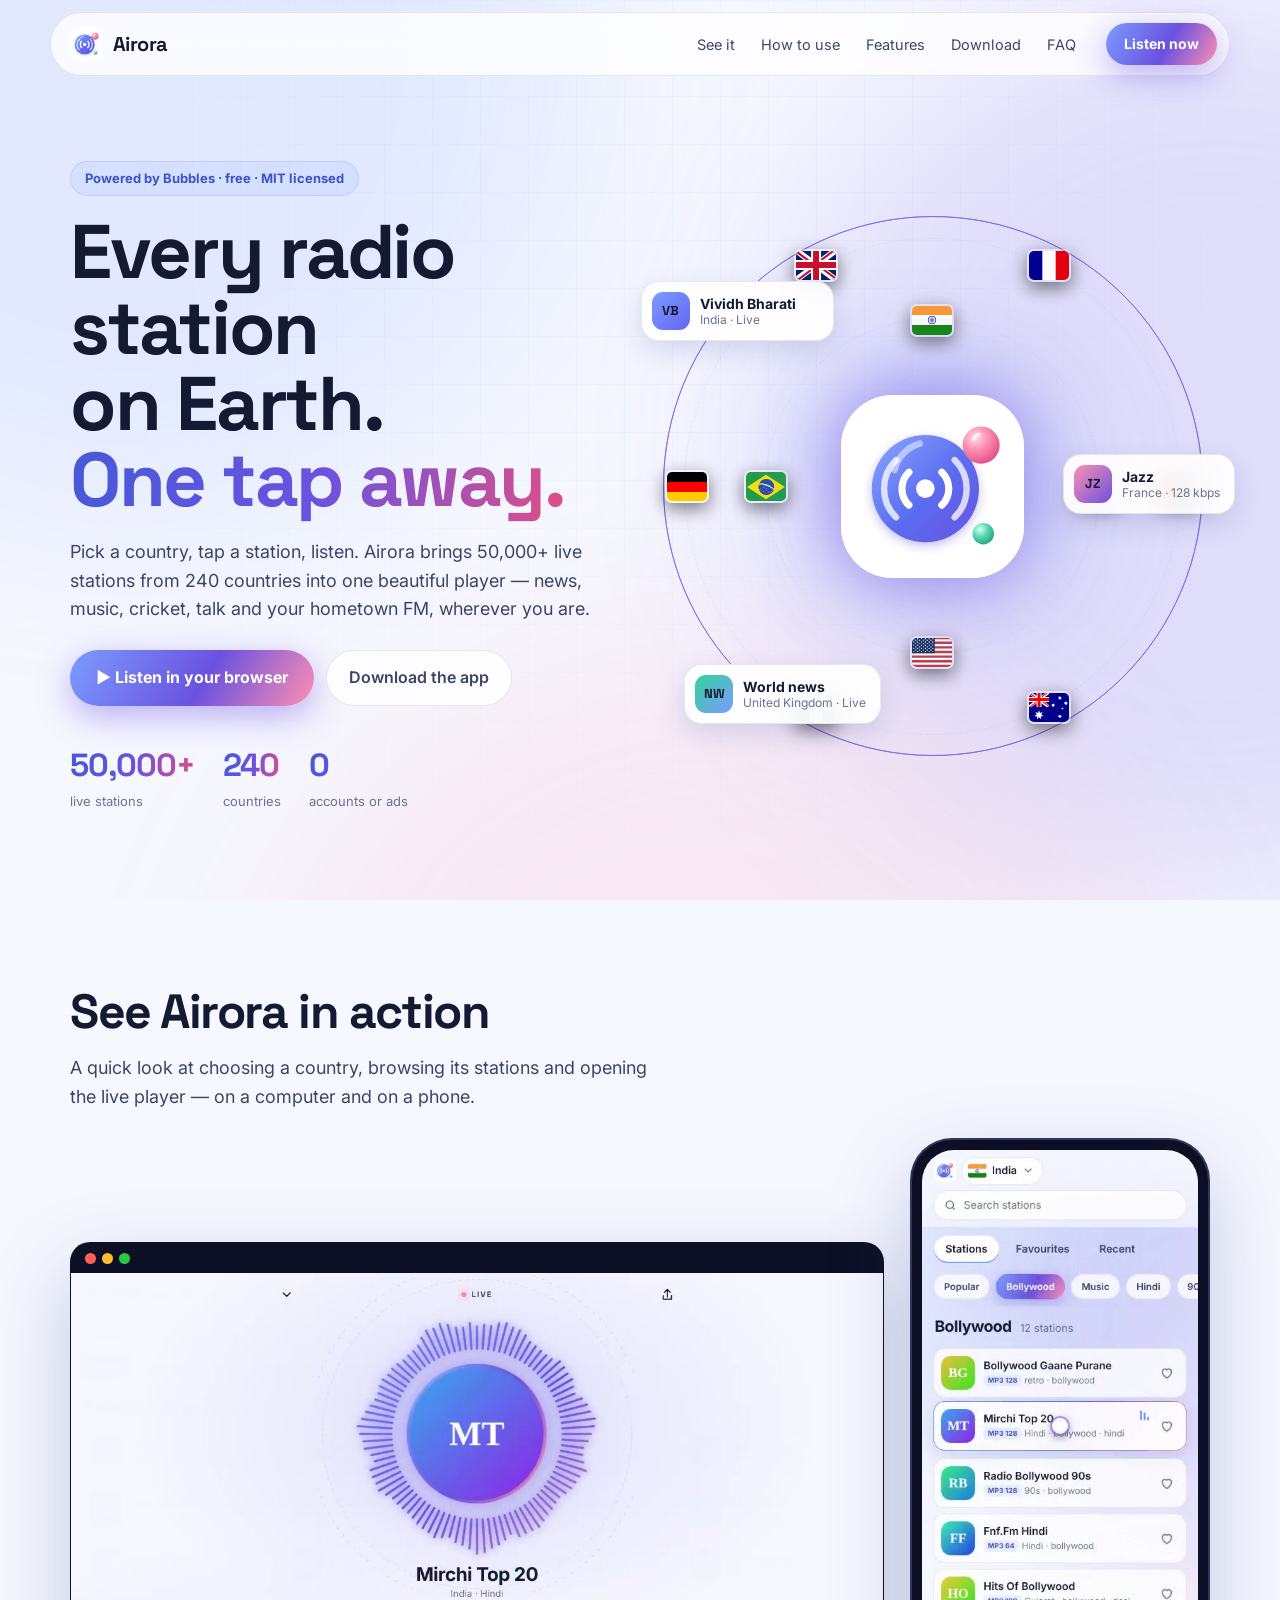
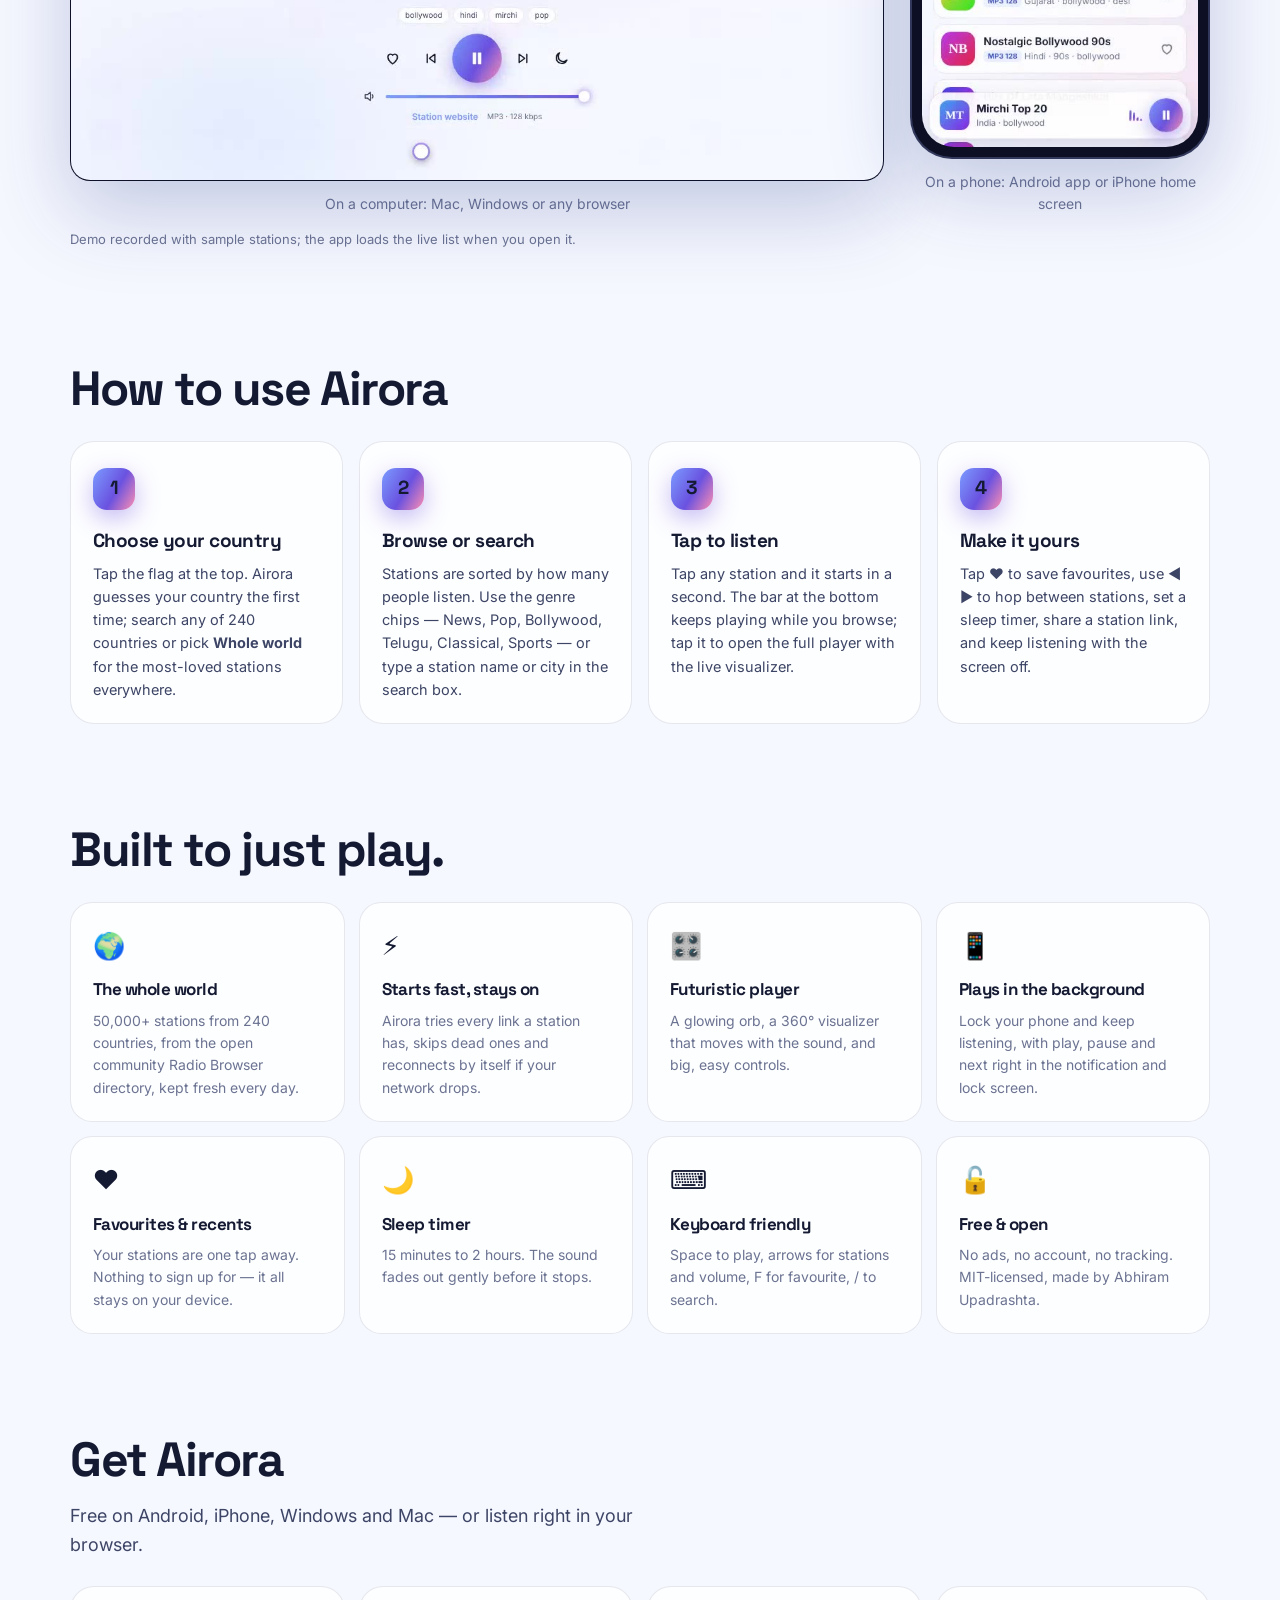
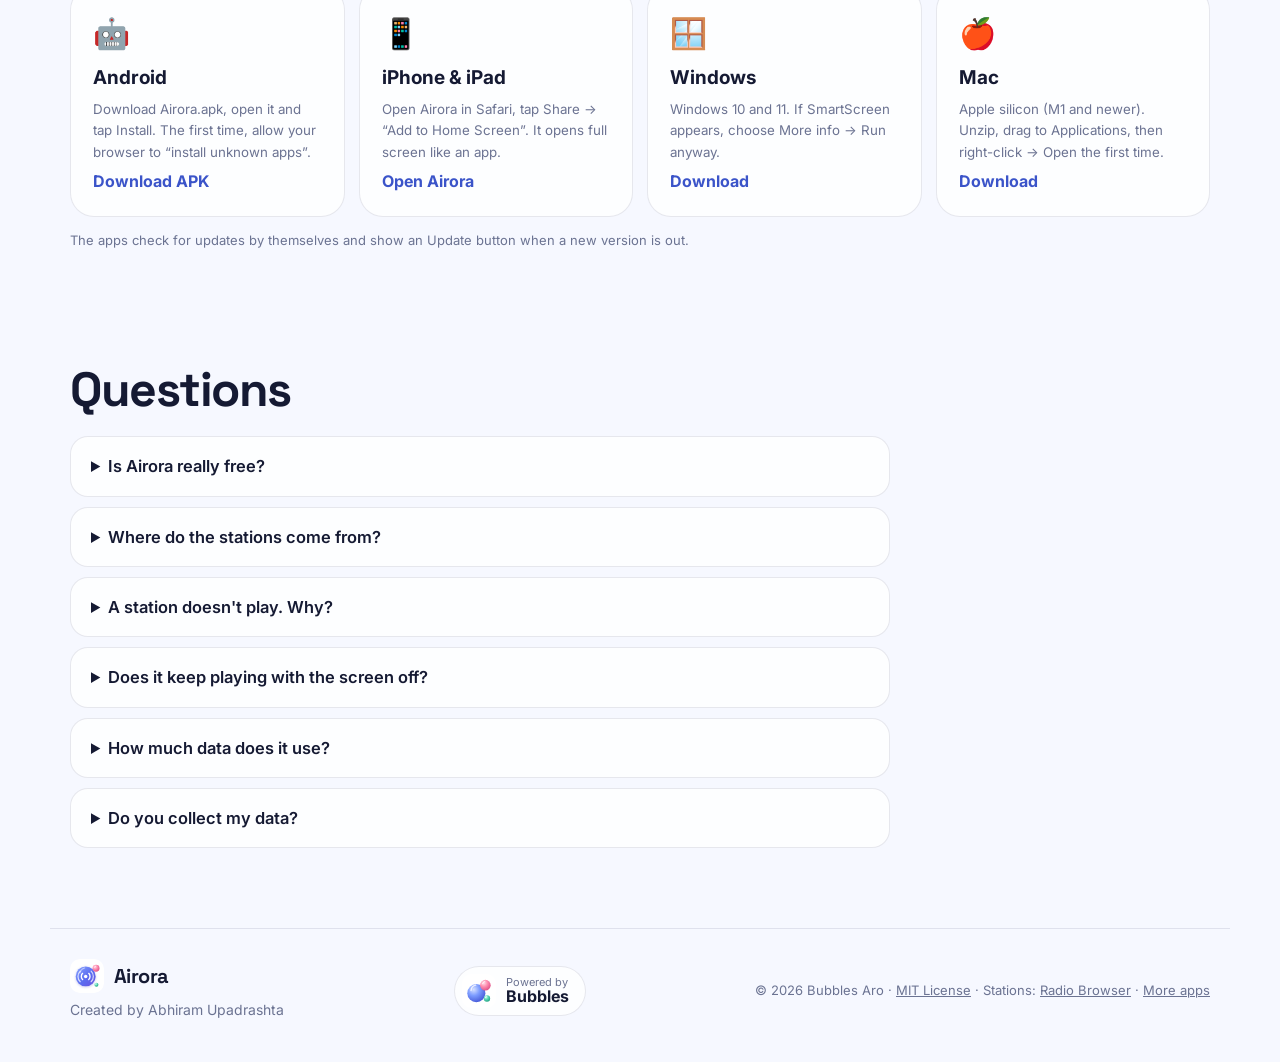
==== commit a209aa5f: "Publish Airora (src 42eabe0)" ====
--- a/index.html
+++ b/index.html
@@ -7,11 +7,11 @@
 <meta name="description" content="Airora plays 50,000+ live radio stations from 240 countries. Pick a country, tap a station, listen. Free for Android, iPhone, Windows, Mac and the web. By Abhiram Upadrashta. Powered by Bubbles.">
 <link rel="canonical" href="https://abhiramupadrashta.github.io/Airora/">
 <meta property="og:title" content="Airora — every radio station on Earth"><meta property="og:description" content="50,000+ live stations from 240 countries. Free on phone, computer and web."><meta property="og:image" content="https://abhiramupadrashta.github.io/Airora/img/airora-1024.png"><meta property="og:url" content="https://abhiramupadrashta.github.io/Airora/"><meta name="twitter:card" content="summary_large_image">
-<meta name="theme-color" content="#0b0e1f">
+<meta name="theme-color" content="#f6f8ff" media="(prefers-color-scheme: light)"><meta name="theme-color" content="#0b0e1f" media="(prefers-color-scheme: dark)"><meta name="color-scheme" content="light dark">
 <link rel="icon" href="img/airora.svg"><link rel="apple-touch-icon" href="img/airora-180.png">
 <link rel="preconnect" href="https://fonts.googleapis.com"><link rel="preconnect" href="https://fonts.gstatic.com" crossorigin>
 <link href="https://fonts.googleapis.com/css2?family=Inter:wght@400;500;600;700&family=Space+Grotesk:wght@500;600;700&display=swap" rel="stylesheet">
-<link rel="stylesheet" href="site.css?v=e49666c">
+<link rel="stylesheet" href="site.css?v=42eabe0">
 <script type="application/ld+json">{"@context":"https://schema.org","@type":"SoftwareApplication","name":"Airora","applicationCategory":"MultimediaApplication","operatingSystem":"Android, iOS, Windows, macOS, Web","offers":{"@type":"Offer","price":"0","priceCurrency":"USD"},"description":"World radio app with 50,000+ live stations from 240 countries.","url":"https://abhiramupadrashta.github.io/Airora/","author":{"@type":"Person","name":"Abhiram Upadrashta"},"publisher":{"@type":"Organization","name":"Bubbles Aro","url":"https://abhiramupadrashta.github.io/"},"license":"https://opensource.org/licenses/MIT"}</script>
 </head>
 <body>
@@ -46,8 +46,8 @@
   <h2 class="rv">See Airora in action</h2>
   <p class="lead rv">A quick look at choosing a country, browsing its stations and opening the live player — on a computer and on a phone.</p>
   <div class="videos">
-    <figure class="vid desk rv"><div class="frame"><span class="dots"><i></i><i></i><i></i></span><video src="media/airora-desktop.mp4" poster="media/airora-desktop.jpg" autoplay muted loop playsinline preload="metadata"></video></div><figcaption>On a computer: Mac, Windows or any browser</figcaption></figure>
-    <figure class="vid phone rv"><div class="frame"><video src="media/airora-phone.mp4" poster="media/airora-phone.jpg" autoplay muted loop playsinline preload="metadata"></video></div><figcaption>On a phone: Android app or iPhone home screen</figcaption></figure>
+    <figure class="vid desk rv"><div class="frame"><span class="dots"><i></i><i></i><i></i></span><video data-name="airora-desktop" src="media/airora-desktop-light.mp4" poster="media/airora-desktop-light.jpg" autoplay muted loop playsinline preload="metadata"></video></div><figcaption>On a computer: Mac, Windows or any browser</figcaption></figure>
+    <figure class="vid phone rv"><div class="frame"><video data-name="airora-phone" src="media/airora-phone-light.mp4" poster="media/airora-phone-light.jpg" autoplay muted loop playsinline preload="metadata"></video></div><figcaption>On a phone: Android app or iPhone home screen</figcaption></figure>
   </div>
   <p class="small muted rv">Demo recorded with sample stations; the app loads the live list when you open it.</p>
 </section>
@@ -106,6 +106,6 @@
   <a class="pby" href="../" title="Bubbles Aro — more apps"><img src="img/bubbles.svg" alt=""><span><small>Powered by</small><b>Bubbles</b></span></a>
   <div class="muted small">© <span id="yr"></span> Bubbles Aro · <a href="LICENSE.txt">MIT License</a> · Stations: <a href="https://www.radio-browser.info/" rel="noopener">Radio Browser</a> · <a href="../">More apps</a></div>
 </footer>
-<script src="site.js?v=e49666c"></script>
+<script src="site.js?v=42eabe0"></script>
 </body>
 </html>
--- a/site.css
+++ b/site.css
@@ -1 +1 @@
-:root{--bg:#0b0e1f;--ink:#eef2ff;--ink2:#c7cdf0;--muted:#8a92b8;--line:rgba(160,175,255,.14);--card:rgba(18,22,48,.6);--au:linear-gradient(120deg,#7c9cff,#6a52e0 55%,#ff8fb1)}*{box-sizing:border-box}html{scroll-behavior:smooth}body{margin:0;font:16px/1.6 Inter,system-ui,sans-serif;color:var(--ink);background:var(--bg);overflow-x:hidden}a{color:inherit}.muted{color:var(--muted)}.small{font-size:13px}h1,h2,h3,.brand b,.stats b{font-family:Space Grotesk,Inter,sans-serif;letter-spacing:-.03em}.aurora{position:fixed;top:0;right:0;bottom:0;left:0;z-index:-1;overflow:hidden;pointer-events:none}.aurora i{position:absolute;width:70vmax;height:70vmax;border-radius:50%;filter:blur(100px);opacity:.25;animation:drift 24s ease-in-out infinite alternate}.aurora i:nth-child(1){background:#7c9cff;left:-25vmax;top:-30vmax}.aurora i:nth-child(2){background:#6a52e0;right:-30vmax;top:0;animation-delay:-8s}.aurora i:nth-child(3){background:#ff8fb1;left:20vmax;bottom:-50vmax;opacity:.15;animation-delay:-14s}@keyframes drift{to{transform:translate(8vmax,6vmax) scale(1.15)}}body:before{content:"";position:fixed;top:0;right:0;bottom:0;left:0;z-index:-1;background-image:linear-gradient(rgba(140,160,255,.05) 1px,transparent 1px),linear-gradient(90deg,rgba(140,160,255,.05) 1px,transparent 1px);background-size:48px 48px;mask-image:radial-gradient(ellipse at 50% 0%,#000 30%,transparent 80%);-webkit-mask-image:radial-gradient(ellipse at 50% 0%,#000 30%,transparent 80%)}.grad{background:linear-gradient(100deg,#a8b8ff,#9d8cf0 50%,#ffc0d3);-webkit-background-clip:text;background-clip:text;color:transparent}.nav{position:sticky;top:12px;z-index:9;display:flex;align-items:center;gap:18px;max-width:1180px;margin:12px auto 0;padding:10px 12px 10px 18px;border-radius:999px;background:#0a0c1eb8;backdrop-filter:blur(16px);-webkit-backdrop-filter:blur(16px);border:1px solid var(--line)}.nav nav{display:flex;gap:2px;margin-left:auto}.nav nav a{text-decoration:none;color:var(--ink2);padding:8px 12px;border-radius:999px;font-size:14.5px}.nav nav a:hover{background:#6a52e029}.brand{display:flex;align-items:center;gap:10px;text-decoration:none;font-size:20px}.brand img{width:34px;height:34px;border-radius:10px}.cta{display:inline-flex;align-items:center;gap:8px;text-decoration:none;color:#fff;font-weight:700;padding:14px 26px;border-radius:999px;background:var(--au);box-shadow:0 10px 34px #6a52e073;transition:.25s}.cta:hover{transform:translateY(-2px);box-shadow:0 14px 44px #6a52e099}.cta.sm{padding:10px 18px;font-size:14px}.ghost{display:inline-flex;text-decoration:none;font-weight:600;color:var(--ink2);padding:14px 22px;border-radius:999px;border:1px solid var(--line);background:var(--card)}main{max-width:1180px;margin:0 auto;padding:0 20px}.hero{display:grid;grid-template-columns:1fr 1fr;gap:30px;align-items:center;min-height:calc(100vh - 80px);padding:30px 0}.kicker{display:inline-block;font-size:13px;font-weight:700;color:#c3cdff;background:#7c9cff1f;border:1px solid rgba(124,156,255,.25);padding:6px 14px;border-radius:999px;margin-bottom:18px}h1{font-size:clamp(42px,6vw,76px);line-height:1;margin:0 0 20px}.lead{font-size:18px;color:var(--ink2);max-width:580px;margin:0 0 26px}.ctas{display:flex;gap:12px;flex-wrap:wrap}.stats{display:flex;gap:28px;margin-top:34px;flex-wrap:wrap}.stats div{display:flex;flex-direction:column}.stats b{font-size:32px;background:var(--au);-webkit-background-clip:text;background-clip:text;color:transparent}.stats span{color:var(--muted);font-size:13px}.visual{position:relative;aspect-ratio:1;max-width:540px;width:100%;margin:0 auto}.rings i{position:absolute;top:0;right:0;bottom:0;left:0;margin:auto;border-radius:50%;border:1px solid rgba(106,82,224,.35);animation:wave 4s ease-out infinite}.rings i:nth-child(2){animation-delay:-1s}.rings i:nth-child(3){animation-delay:-2s}.rings i:nth-child(4){animation-delay:-3s}@keyframes wave{0%{width:24%;height:24%;opacity:1;border-color:#7c9cff99}to{width:100%;height:100%;opacity:0}}.core{position:absolute;top:0;right:0;bottom:0;left:0;margin:auto;width:34%;height:34%;border-radius:28%;box-shadow:0 0 80px #6a52e0b3,0 0 160px #7c9cff4d;animation:breathe 4s ease-in-out infinite}.core img{width:100%;height:100%;border-radius:28%}@keyframes breathe{50%{transform:scale(1.05)}}.orbit{position:absolute;top:0;right:0;bottom:0;left:0;margin:auto;border-radius:50%;border:1px dashed rgba(160,175,255,.18);animation:spin 40s linear infinite}.orbit.o1{width:62%;height:62%}.orbit.o2{width:92%;height:92%;animation-duration:70s;animation-direction:reverse}.orbit img{position:absolute;width:44px;height:33px;border-radius:7px;object-fit:cover;box-shadow:0 6px 18px #00000080;border:2px solid rgba(255,255,255,.15)}.o1 img:nth-child(1){top:-16px;left:calc(50% - 22px)}.o1 img:nth-child(2){bottom:-16px;left:calc(50% - 22px)}.o1 img:nth-child(3){left:-22px;top:calc(50% - 16px)}.o1 img:nth-child(4){right:-22px;top:calc(50% - 16px)}.o2 img:nth-child(1){top:2%;left:22%}.o2 img:nth-child(2){top:2%;right:22%}.o2 img:nth-child(3){bottom:2%;left:22%}.o2 img:nth-child(4){bottom:2%;right:22%}.o2 img:nth-child(5){left:-20px;top:calc(50% - 16px)}.o2 img:nth-child(6){right:-20px;top:calc(50% - 16px)}@keyframes spin{to{transform:rotate(360deg)}}.float{position:absolute;display:flex;align-items:center;gap:10px;padding:10px 14px 10px 10px;border-radius:18px;background:#0e122ad9;backdrop-filter:blur(12px);-webkit-backdrop-filter:blur(12px);border:1px solid var(--line);box-shadow:0 14px 40px #00000073;animation:bob 6s ease-in-out infinite;font-size:14px}.float span{display:flex;flex-direction:column;line-height:1.25}.float small{color:var(--muted);font-size:12px}.float .lg{display:grid;place-items:center;width:38px;height:38px;border-radius:11px;font-family:Space Grotesk;font-weight:700;font-size:13px}.f1{left:-4%;top:12%}.f2{right:-6%;top:44%;animation-delay:-2s}.f3{left:4%;bottom:6%;animation-delay:-4s}@keyframes bob{50%{transform:translateY(-12px)}}.mini-eq{flex-direction:row!important;gap:2px;align-items:flex-end;height:16px}.mini-eq i{width:3px;background:#7c9cff;border-radius:2px;animation:eq .8s ease-in-out infinite alternate}.mini-eq i:nth-child(2){animation-delay:-.3s}.mini-eq i:nth-child(3){animation-delay:-.5s}@keyframes eq{0%{height:20%}to{height:100%}}.sec{padding:90px 0 10px}h2{font-size:clamp(30px,4.4vw,48px);line-height:1.08;margin:0 0 16px}.videos{display:grid;grid-template-columns:1fr 300px;gap:26px;align-items:end;margin:26px 0 10px}.vid{margin:0}.vid figcaption{text-align:center;color:var(--muted);font-size:14px;margin-top:12px}.frame{position:relative;border-radius:20px;overflow:hidden;background:#000;border:1px solid var(--line);box-shadow:0 30px 90px #3c28a066}.desk .frame{padding-top:30px;background:#0d1024}.dots{position:absolute;top:10px;left:14px;display:flex;gap:6px}.dots i{width:11px;height:11px;border-radius:50%;background:#ff5f57}.dots i:nth-child(2){background:#febc2e}.dots i:nth-child(3){background:#28c840}.phone .frame{border-radius:42px;padding:10px;background:#0d1024;border:2px solid rgba(160,175,255,.25)}.phone video{border-radius:32px}.vid video{display:block;width:100%;height:auto;background:#0b0e1f}.steps{list-style:none;padding:0;margin:26px 0 0;display:grid;grid-template-columns:repeat(4,1fr);gap:16px;counter-reset:s}.steps li{position:relative;padding:26px 22px 22px;border-radius:24px;background:var(--card);border:1px solid var(--line)}.steps .n{display:grid;place-items:center;width:42px;height:42px;border-radius:14px;background:var(--au);font-family:Space Grotesk;font-weight:700;font-size:19px;box-shadow:0 8px 24px #6a52e066}.steps h3{margin:16px 0 6px;font-size:19px}.steps p{margin:0;color:var(--ink2);font-size:14.5px}.grid{display:grid;grid-template-columns:repeat(4,1fr);gap:14px;margin-top:26px}.card{padding:22px;border-radius:22px;background:var(--card);border:1px solid var(--line);transition:transform .3s,border-color .3s}.card:hover{transform:translateY(-6px);border-color:#7c9cff59}.card span{font-size:26px}.card h3{margin:10px 0 6px;font-size:17px}.card p{margin:0;color:var(--muted);font-size:14px}.dls{display:grid;grid-template-columns:repeat(4,1fr);gap:14px;margin-top:10px}.dl{display:flex;flex-direction:column;gap:6px;padding:22px;border-radius:24px;text-decoration:none;background:var(--card);border:1px solid var(--line);transition:.25s}.dl:hover{transform:translateY(-4px);border-color:#6a52e080}.dl span{font-size:30px}.dl b{font-size:19px}.dl small{color:var(--muted);flex:1}.dl em{font-style:normal;font-weight:700;color:#c3cdff}.dl.me{border-color:transparent;background:linear-gradient(#161b3a,#161b3a) padding-box,var(--au) border-box;border:1px solid transparent;box-shadow:0 12px 40px #6a52e059}.faq{display:grid;gap:10px;max-width:820px;margin-top:20px}details{padding:16px 20px;border-radius:18px;background:var(--card);border:1px solid var(--line)}summary{cursor:pointer;font-weight:600;font-size:16.5px}details p{color:var(--ink2);margin:10px 0 0}.foot{max-width:1180px;margin:70px auto 0;padding:30px 20px 40px;display:flex;gap:20px;justify-content:space-between;align-items:center;flex-wrap:wrap;border-top:1px solid var(--line)}.foot p{margin:6px 0 0;font-size:14px}.pby{display:inline-flex;align-items:center;gap:10px;padding:7px 16px 7px 7px;border-radius:999px;text-decoration:none;background:var(--card);border:1px solid var(--line)}.pby img{width:34px;height:34px;border-radius:10px}.pby span{display:flex;flex-direction:column;line-height:1.1}.pby small{font-size:11px;color:var(--muted)}.pby b{font-size:16px}.rv{opacity:0;transform:translateY(24px);transition:opacity .8s,transform .8s}.rv.in{opacity:1;transform:none}@media (max-width:1000px){.steps,.grid,.dls{grid-template-columns:1fr 1fr}}@media (max-width:820px){.hero{grid-template-columns:1fr;min-height:0}.nav nav{display:none}.brand{margin-right:auto}.videos{grid-template-columns:1fr}.phone{max-width:300px;margin:0 auto}.f2{right:0}.f1{left:0}}@media (max-width:560px){.steps,.grid,.dls{grid-template-columns:1fr}.float{font-size:12.5px}.orbit img{width:34px;height:25px}}@media (prefers-reduced-motion:reduce){*{animation:none!important}.rv{opacity:1;transform:none}}
+:root{color-scheme:dark;--g:14,18,42;--accT:#c3cdff;--card2:#161b3a;--bg:#0b0e1f;--ink:#eef2ff;--ink2:#c7cdf0;--muted:#8a92b8;--line:rgba(160,175,255,.14);--card:rgba(18,22,48,.6);--au:linear-gradient(120deg,#7c9cff,#6a52e0 55%,#ff8fb1)}*{box-sizing:border-box}html{scroll-behavior:smooth}body{margin:0;font:16px/1.6 Inter,system-ui,sans-serif;color:var(--ink);background:var(--bg);overflow-x:hidden}a{color:inherit}.muted{color:var(--muted)}.small{font-size:13px}h1,h2,h3,.brand b,.stats b{font-family:Space Grotesk,Inter,sans-serif;letter-spacing:-.03em}.aurora{position:fixed;top:0;right:0;bottom:0;left:0;z-index:-1;overflow:hidden;pointer-events:none}.aurora i{position:absolute;width:70vmax;height:70vmax;border-radius:50%;filter:blur(100px);opacity:.25;animation:drift 24s ease-in-out infinite alternate}.aurora i:nth-child(1){background:#7c9cff;left:-25vmax;top:-30vmax}.aurora i:nth-child(2){background:#6a52e0;right:-30vmax;top:0;animation-delay:-8s}.aurora i:nth-child(3){background:#ff8fb1;left:20vmax;bottom:-50vmax;opacity:.15;animation-delay:-14s}@keyframes drift{to{transform:translate(8vmax,6vmax) scale(1.15)}}body:before{content:"";position:fixed;top:0;right:0;bottom:0;left:0;z-index:-1;background-image:linear-gradient(rgba(140,160,255,.05) 1px,transparent 1px),linear-gradient(90deg,rgba(140,160,255,.05) 1px,transparent 1px);background-size:48px 48px;mask-image:radial-gradient(ellipse at 50% 0%,#000 30%,transparent 80%);-webkit-mask-image:radial-gradient(ellipse at 50% 0%,#000 30%,transparent 80%)}.grad{background:linear-gradient(100deg,#a8b8ff,#9d8cf0 50%,#ffc0d3);-webkit-background-clip:text;background-clip:text;color:transparent}.nav{position:sticky;top:12px;z-index:9;display:flex;align-items:center;gap:18px;max-width:1180px;margin:12px auto 0;padding:10px 12px 10px 18px;border-radius:999px;background:rgba(var(--g),.78);backdrop-filter:blur(16px);-webkit-backdrop-filter:blur(16px);border:1px solid var(--line)}.nav nav{display:flex;gap:2px;margin-left:auto}.nav nav a{text-decoration:none;color:var(--ink2);padding:8px 12px;border-radius:999px;font-size:14.5px}.nav nav a:hover{background:#6a52e029}.brand{display:flex;align-items:center;gap:10px;text-decoration:none;font-size:20px}.brand img{width:34px;height:34px;border-radius:10px}.cta{display:inline-flex;align-items:center;gap:8px;text-decoration:none;color:#fff;font-weight:700;padding:14px 26px;border-radius:999px;background:var(--au);box-shadow:0 10px 34px #6a52e073;transition:.25s}.cta:hover{transform:translateY(-2px);box-shadow:0 14px 44px #6a52e099}.cta.sm{padding:10px 18px;font-size:14px}.ghost{display:inline-flex;text-decoration:none;font-weight:600;color:var(--ink2);padding:14px 22px;border-radius:999px;border:1px solid var(--line);background:var(--card)}main{max-width:1180px;margin:0 auto;padding:0 20px}.hero{display:grid;grid-template-columns:1fr 1fr;gap:30px;align-items:center;min-height:calc(100vh - 80px);padding:30px 0}.kicker{display:inline-block;font-size:13px;font-weight:700;color:var(--accT);background:#7c9cff1f;border:1px solid rgba(124,156,255,.25);padding:6px 14px;border-radius:999px;margin-bottom:18px}h1{font-size:clamp(42px,6vw,76px);line-height:1;margin:0 0 20px}.lead{font-size:18px;color:var(--ink2);max-width:580px;margin:0 0 26px}.ctas{display:flex;gap:12px;flex-wrap:wrap}.stats{display:flex;gap:28px;margin-top:34px;flex-wrap:wrap}.stats div{display:flex;flex-direction:column}.stats b{font-size:32px;background:var(--au);-webkit-background-clip:text;background-clip:text;color:transparent}.stats span{color:var(--muted);font-size:13px}.visual{position:relative;aspect-ratio:1;max-width:540px;width:100%;margin:0 auto}.rings i{position:absolute;top:0;right:0;bottom:0;left:0;margin:auto;border-radius:50%;border:1px solid rgba(106,82,224,.35);animation:wave 4s ease-out infinite}.rings i:nth-child(2){animation-delay:-1s}.rings i:nth-child(3){animation-delay:-2s}.rings i:nth-child(4){animation-delay:-3s}@keyframes wave{0%{width:24%;height:24%;opacity:1;border-color:#7c9cff99}to{width:100%;height:100%;opacity:0}}.core{position:absolute;top:0;right:0;bottom:0;left:0;margin:auto;width:34%;height:34%;border-radius:28%;box-shadow:0 0 80px #6a52e0b3,0 0 160px #7c9cff4d;animation:breathe 4s ease-in-out infinite}.core img{width:100%;height:100%;border-radius:28%}@keyframes breathe{50%{transform:scale(1.05)}}.orbit{position:absolute;top:0;right:0;bottom:0;left:0;margin:auto;border-radius:50%;border:1px dashed rgba(160,175,255,.18);animation:spin 40s linear infinite}.orbit.o1{width:62%;height:62%}.orbit.o2{width:92%;height:92%;animation-duration:70s;animation-direction:reverse}.orbit img{position:absolute;width:44px;height:33px;border-radius:7px;object-fit:cover;box-shadow:0 6px 18px #00000080;border:2px solid rgba(255,255,255,.15)}.o1 img:nth-child(1){top:-16px;left:calc(50% - 22px)}.o1 img:nth-child(2){bottom:-16px;left:calc(50% - 22px)}.o1 img:nth-child(3){left:-22px;top:calc(50% - 16px)}.o1 img:nth-child(4){right:-22px;top:calc(50% - 16px)}.o2 img:nth-child(1){top:2%;left:22%}.o2 img:nth-child(2){top:2%;right:22%}.o2 img:nth-child(3){bottom:2%;left:22%}.o2 img:nth-child(4){bottom:2%;right:22%}.o2 img:nth-child(5){left:-20px;top:calc(50% - 16px)}.o2 img:nth-child(6){right:-20px;top:calc(50% - 16px)}@keyframes spin{to{transform:rotate(360deg)}}.float{position:absolute;display:flex;align-items:center;gap:10px;padding:10px 14px 10px 10px;border-radius:18px;background:rgba(var(--g),.92);backdrop-filter:blur(12px);-webkit-backdrop-filter:blur(12px);border:1px solid var(--line);box-shadow:0 14px 40px #00000073;animation:bob 6s ease-in-out infinite;font-size:14px}.float span{display:flex;flex-direction:column;line-height:1.25}.float small{color:var(--muted);font-size:12px}.float .lg{display:grid;place-items:center;width:38px;height:38px;border-radius:11px;font-family:Space Grotesk;font-weight:700;font-size:13px}.f1{left:-4%;top:12%}.f2{right:-6%;top:44%;animation-delay:-2s}.f3{left:4%;bottom:6%;animation-delay:-4s}@keyframes bob{50%{transform:translateY(-12px)}}.mini-eq{flex-direction:row!important;gap:2px;align-items:flex-end;height:16px}.mini-eq i{width:3px;background:#7c9cff;border-radius:2px;animation:eq .8s ease-in-out infinite alternate}.mini-eq i:nth-child(2){animation-delay:-.3s}.mini-eq i:nth-child(3){animation-delay:-.5s}@keyframes eq{0%{height:20%}to{height:100%}}.sec{padding:90px 0 10px}h2{font-size:clamp(30px,4.4vw,48px);line-height:1.08;margin:0 0 16px}.videos{display:grid;grid-template-columns:1fr 300px;gap:26px;align-items:end;margin:26px 0 10px}.vid{margin:0}.vid figcaption{text-align:center;color:var(--muted);font-size:14px;margin-top:12px}.frame{position:relative;border-radius:20px;overflow:hidden;background:#000;border:1px solid var(--line);box-shadow:0 30px 90px #3c28a066}.desk .frame{padding-top:30px;background:#0d1024}.dots{position:absolute;top:10px;left:14px;display:flex;gap:6px}.dots i{width:11px;height:11px;border-radius:50%;background:#ff5f57}.dots i:nth-child(2){background:#febc2e}.dots i:nth-child(3){background:#28c840}.phone .frame{border-radius:42px;padding:10px;background:#0d1024;border:2px solid rgba(160,175,255,.25)}.phone video{border-radius:32px}.vid video{display:block;width:100%;height:auto;background:#0b0e1f}.steps{list-style:none;padding:0;margin:26px 0 0;display:grid;grid-template-columns:repeat(4,1fr);gap:16px;counter-reset:s}.steps li{position:relative;padding:26px 22px 22px;border-radius:24px;background:var(--card);border:1px solid var(--line)}.steps .n{display:grid;place-items:center;width:42px;height:42px;border-radius:14px;background:var(--au);font-family:Space Grotesk;font-weight:700;font-size:19px;box-shadow:0 8px 24px #6a52e066}.steps h3{margin:16px 0 6px;font-size:19px}.steps p{margin:0;color:var(--ink2);font-size:14.5px}.grid{display:grid;grid-template-columns:repeat(4,1fr);gap:14px;margin-top:26px}.card{padding:22px;border-radius:22px;background:var(--card);border:1px solid var(--line);transition:transform .3s,border-color .3s}.card:hover{transform:translateY(-6px);border-color:#7c9cff59}.card span{font-size:26px}.card h3{margin:10px 0 6px;font-size:17px}.card p{margin:0;color:var(--muted);font-size:14px}.dls{display:grid;grid-template-columns:repeat(4,1fr);gap:14px;margin-top:10px}.dl{display:flex;flex-direction:column;gap:6px;padding:22px;border-radius:24px;text-decoration:none;background:var(--card);border:1px solid var(--line);transition:.25s}.dl:hover{transform:translateY(-4px);border-color:#6a52e080}.dl span{font-size:30px}.dl b{font-size:19px}.dl small{color:var(--muted);flex:1}.dl em{font-style:normal;font-weight:700;color:var(--accT)}.dl.me{border-color:transparent;background:linear-gradient(var(--card2),var(--card2)) padding-box,var(--au) border-box;border:1px solid transparent;box-shadow:0 12px 40px #6a52e059}.faq{display:grid;gap:10px;max-width:820px;margin-top:20px}details{padding:16px 20px;border-radius:18px;background:var(--card);border:1px solid var(--line)}summary{cursor:pointer;font-weight:600;font-size:16.5px}details p{color:var(--ink2);margin:10px 0 0}.foot{max-width:1180px;margin:70px auto 0;padding:30px 20px 40px;display:flex;gap:20px;justify-content:space-between;align-items:center;flex-wrap:wrap;border-top:1px solid var(--line)}.foot p{margin:6px 0 0;font-size:14px}.pby{display:inline-flex;align-items:center;gap:10px;padding:7px 16px 7px 7px;border-radius:999px;text-decoration:none;background:var(--card);border:1px solid var(--line)}.pby img{width:34px;height:34px;border-radius:10px}.pby span{display:flex;flex-direction:column;line-height:1.1}.pby small{font-size:11px;color:var(--muted)}.pby b{font-size:16px}.rv{opacity:0;transform:translateY(24px);transition:opacity .8s,transform .8s}.rv.in{opacity:1;transform:none}@media (max-width:1000px){.steps,.grid,.dls{grid-template-columns:1fr 1fr}}@media (max-width:820px){.hero{grid-template-columns:1fr;min-height:0}.nav nav{display:none}.brand{margin-right:auto}.videos{grid-template-columns:1fr}.phone{max-width:300px;margin:0 auto}.f2{right:0}.f1{left:0}}@media (max-width:560px){.steps,.grid,.dls{grid-template-columns:1fr}.float{font-size:12.5px}.orbit img{width:34px;height:25px}}@media (prefers-reduced-motion:reduce){*{animation:none!important}.rv{opacity:1;transform:none}}@media (prefers-color-scheme:light){:root{color-scheme:light;--g:255,255,255;--accT:#3b54c9;--card2:#ffffff;--bg:#f6f8ff;--ink:#151a33;--ink2:#3d4566;--muted:#6b7392;--line:rgba(24,32,80,.1);--card:rgba(255,255,255,.8)}.aurora i{opacity:.16}.grad,.stats b{background:linear-gradient(100deg,#4659d8,#6a52e0 50%,#df4f86);-webkit-background-clip:text;background-clip:text;color:transparent}.card:hover{box-shadow:0 14px 40px #283c8c1f}.pill,.float{box-shadow:0 10px 26px #283c8c26}.frame{box-shadow:0 30px 80px #283c8c40}}
